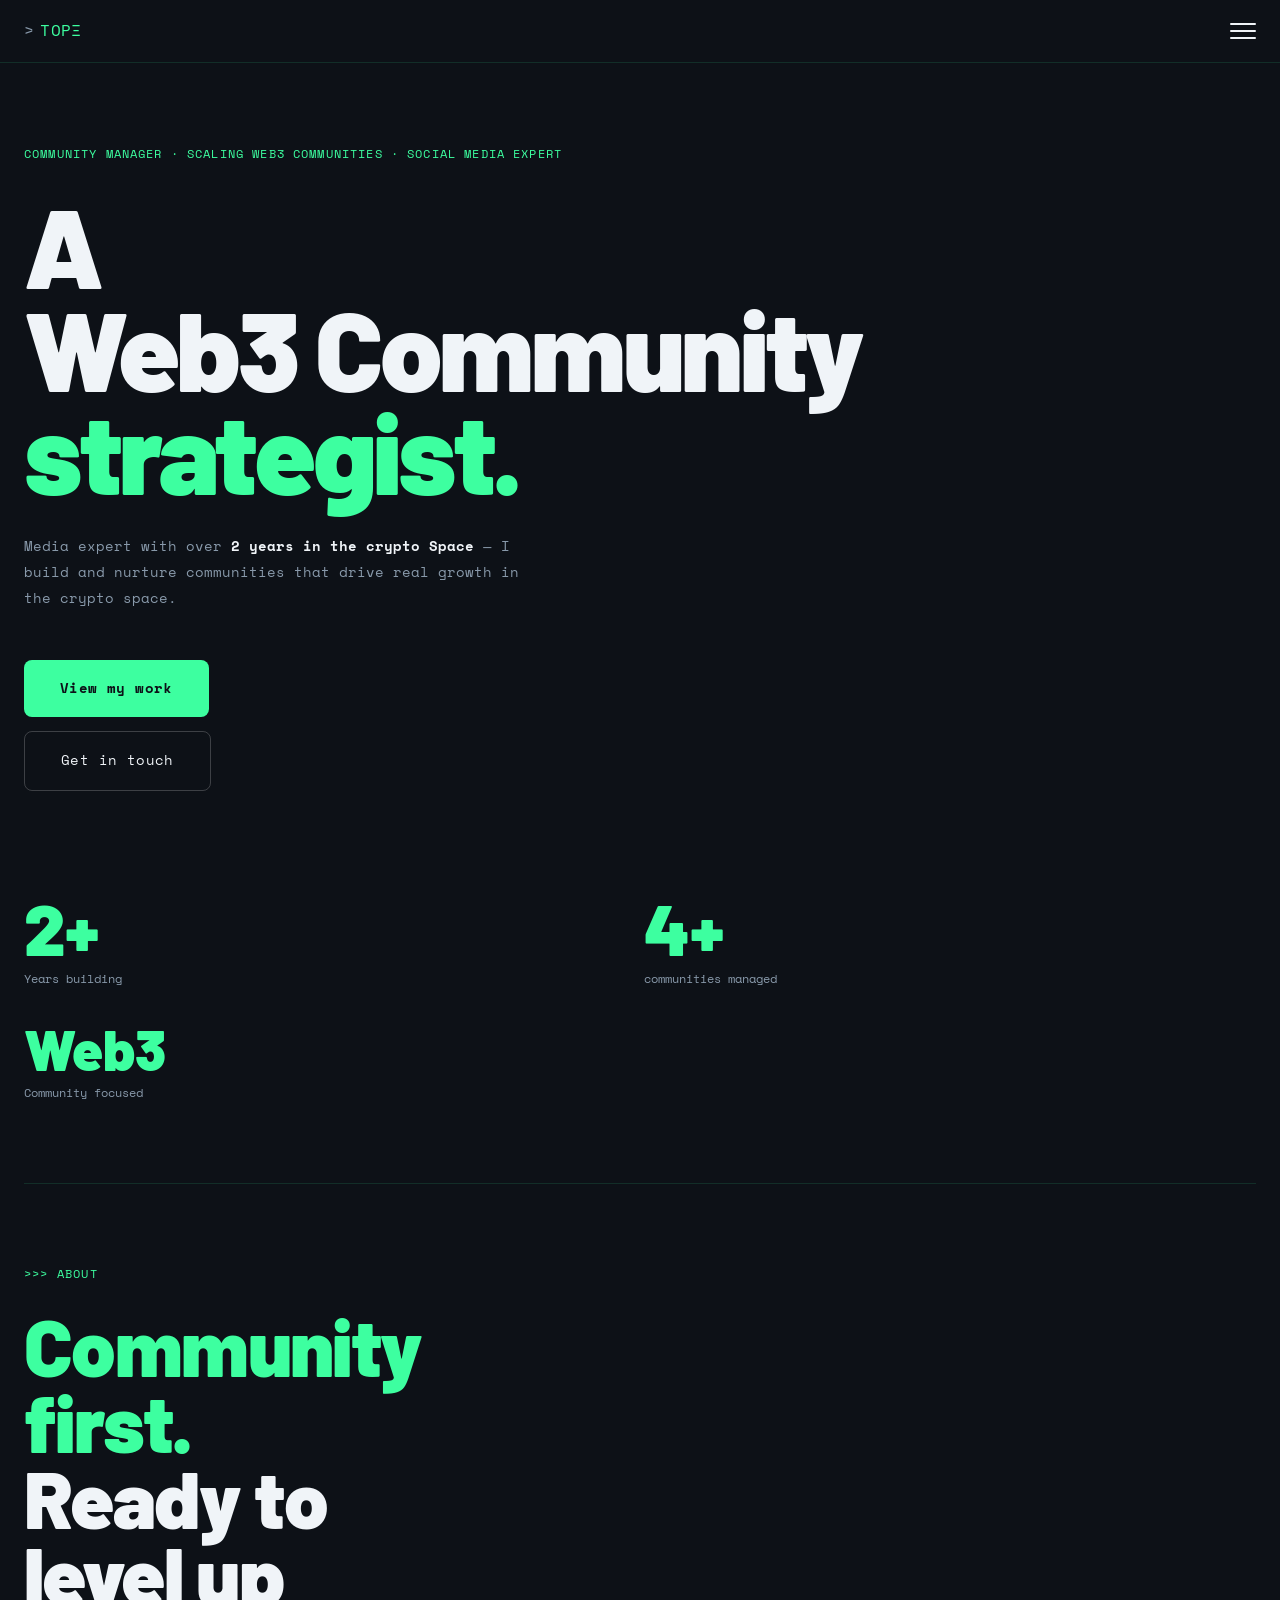
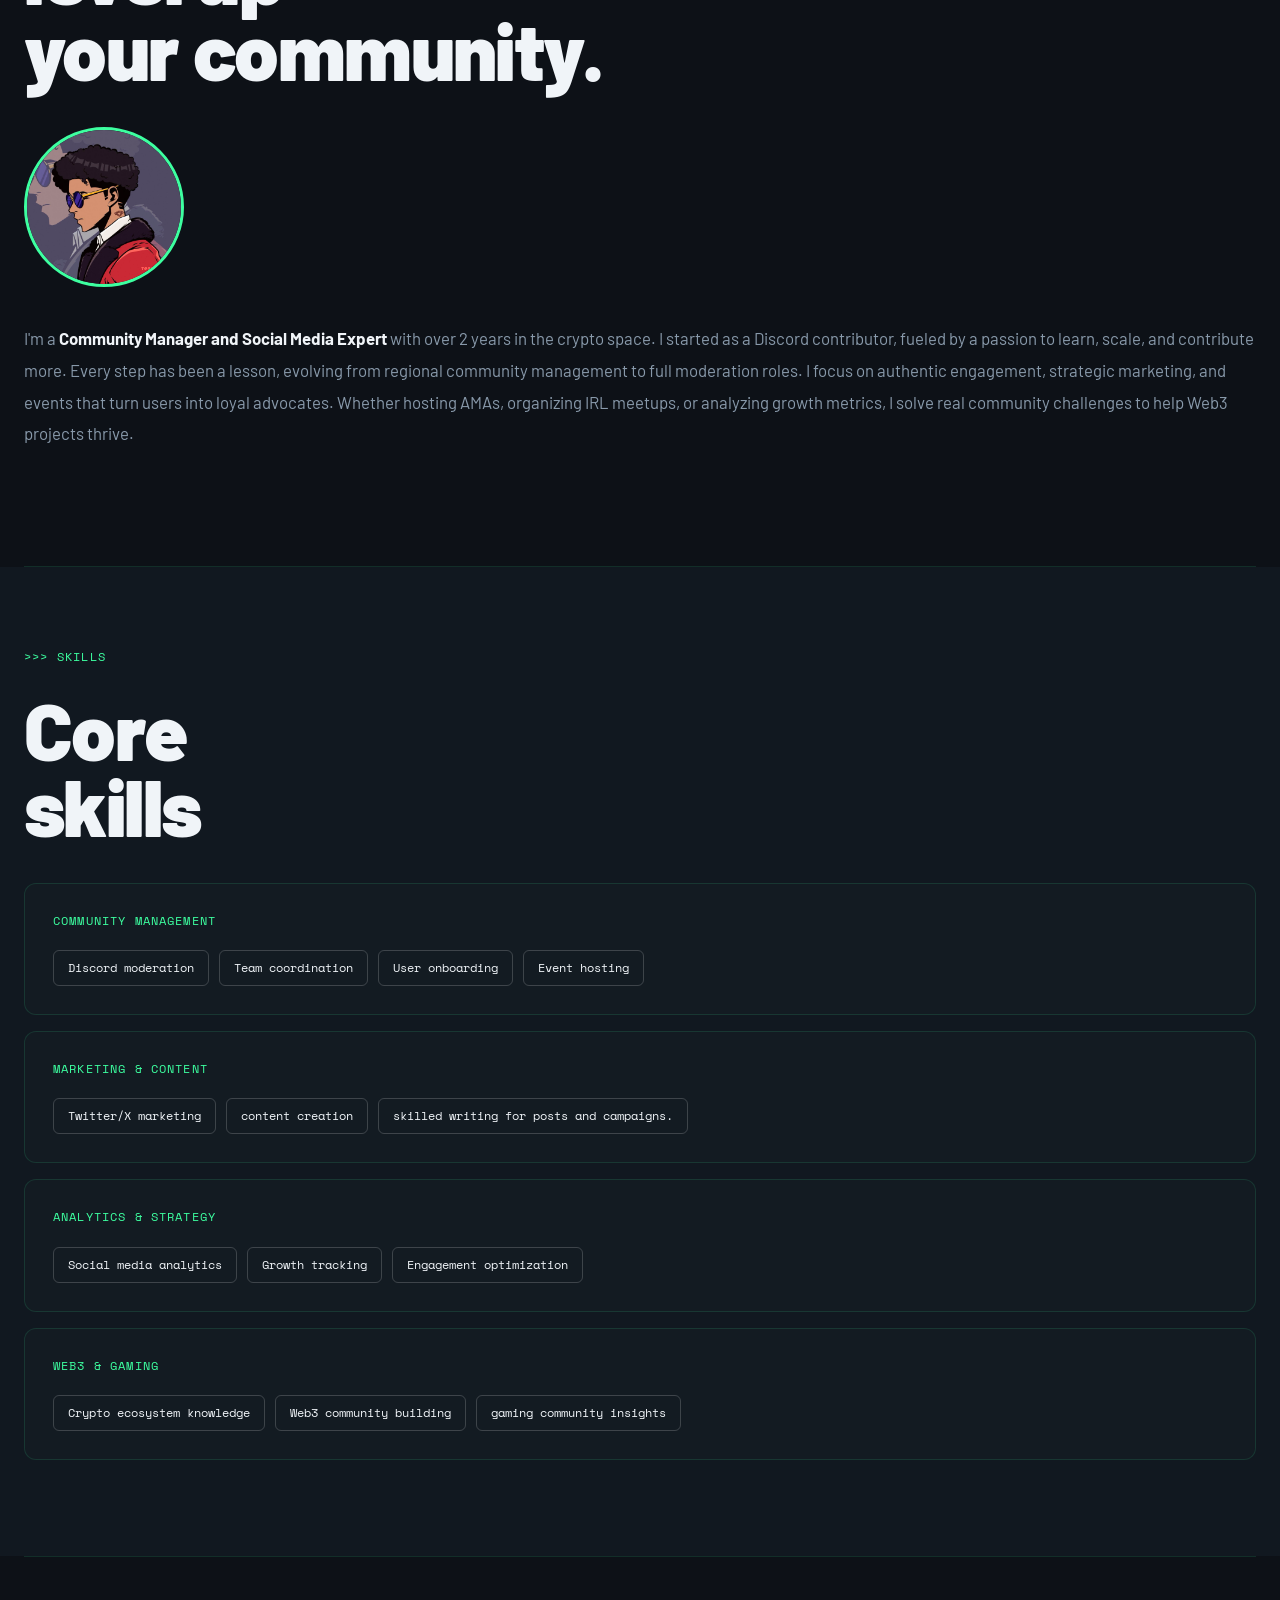
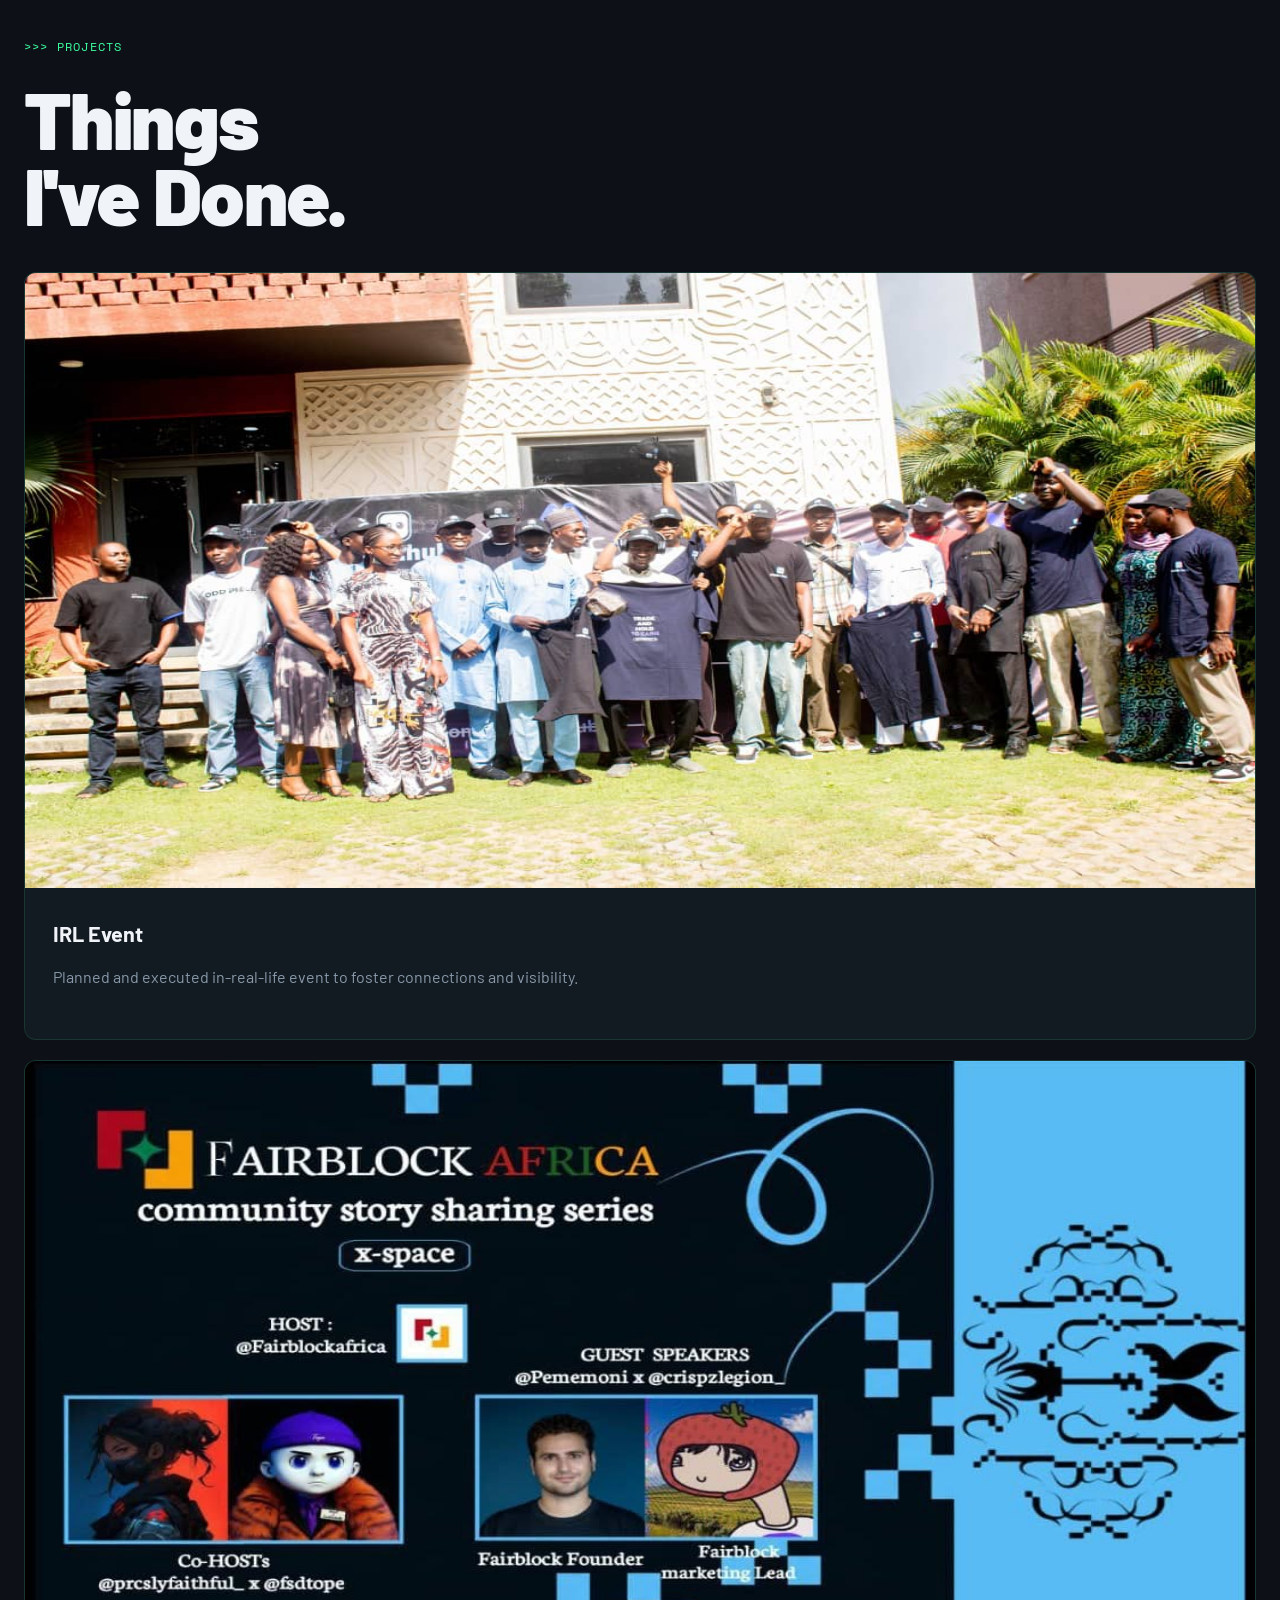
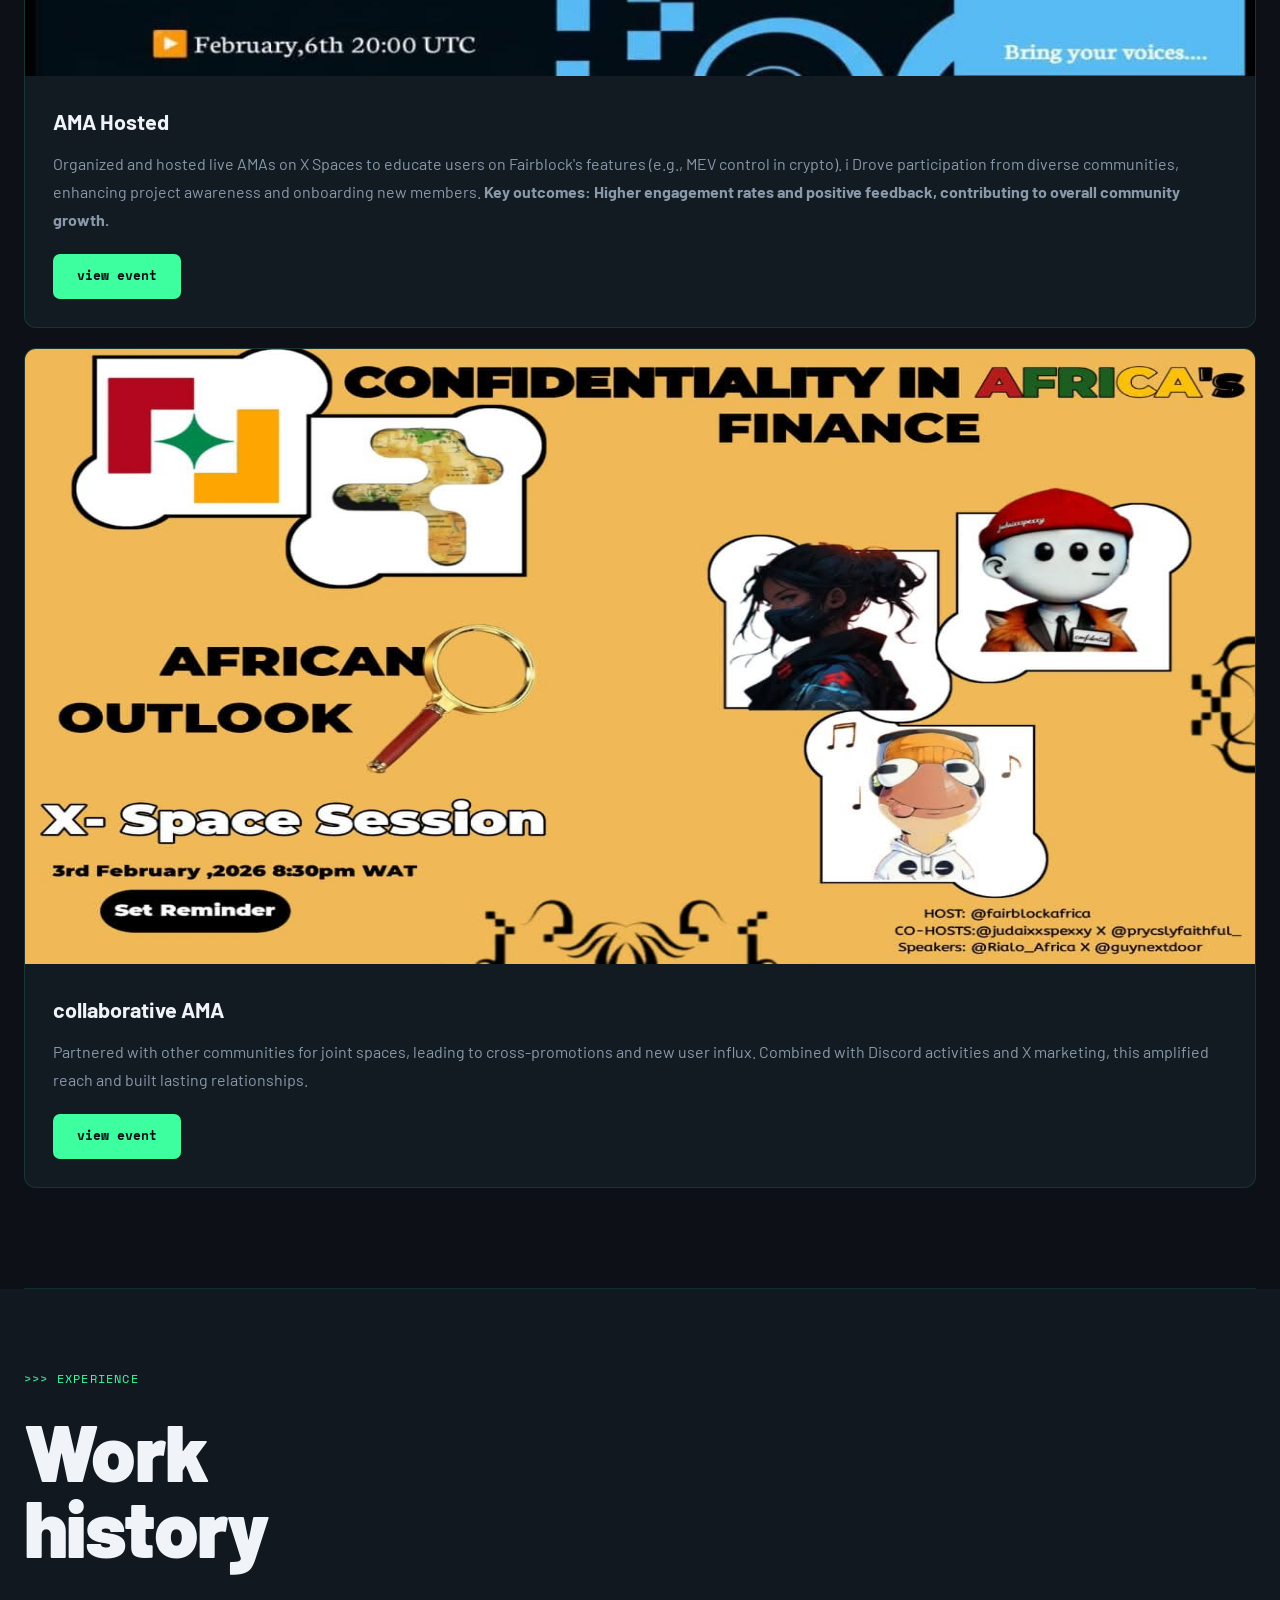
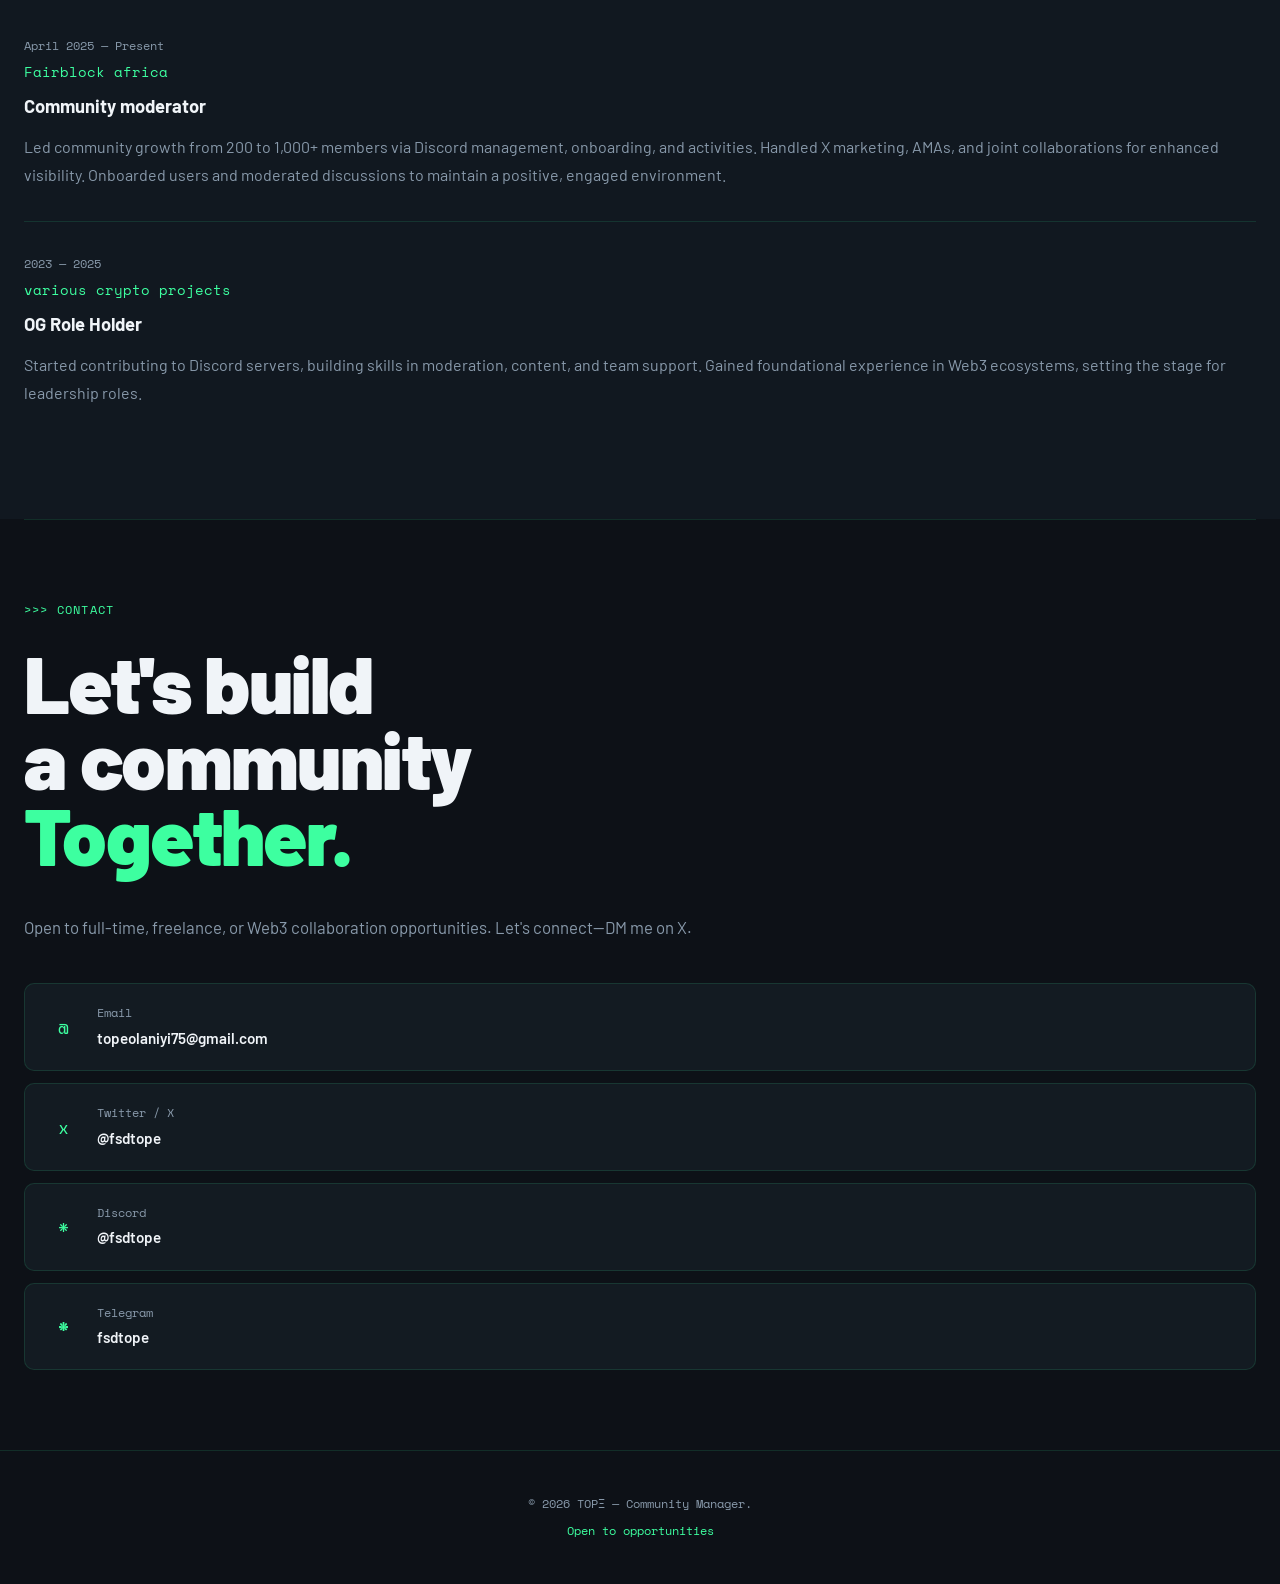
==== Tope-portfolio.html @ 6d278662 "Add files via upload" ====
<!DOCTYPE html>
<html lang="en">
<head>
  <meta charset="UTF-8" />
  <meta name="viewport" content="width=device-width, initial-scale=1.0" />
  <title>TOPΞ — Community Manager</title>
  <link href="https://fonts.googleapis.com/css2?family=Space+Mono:wght@400;700&family=Barlow:wght@400;500;600;700;800;900&display=swap" rel="stylesheet" />
  <link rel="stylesheet" href="tope.css">
</head>
<body>
  <!-- NAV -->
  <nav>
    <div class="nav-logo"><span>></span>TOPΞ</div>
    <div class="hamburger" onclick="openMenu()">
      <span></span><span></span><span></span>
    </div>
  </nav>

  <!-- MOBILE MENU -->
  <div class="mobile-menu" id="mobileMenu">
    <button class="close-btn" onclick="closeMenu()">✕</button>
    <a href="#about" onclick="closeMenu()">About</a>
    <a href="#skills" onclick="closeMenu()">Skills</a>
    <a href="#projects" onclick="closeMenu()">Projects</a>
    <a href="#experience" onclick="closeMenu()">Experience</a>
    <a href="#contact" onclick="closeMenu()">Contact</a>
  </div>

  <!-- HERO -->
  <section id="hero">
    <div class="hero-tags fade-up">COMMUNITY MANAGER · SCALING WEB3 COMMUNITIES · SOCIAL MEDIA EXPERT</div>
    <h1 class="hero-title fade-up">
      <span class="white">A<br>Web3 Community<br></span><span class="green">strategist.</span>
    </h1>
    <p class="hero-desc fade-up">
      Media expert with over  <strong>2 years in the crypto Space</strong> — I build and nurture communities that drive real growth in the crypto space.
    </p>
    <div class="btn-row fade-up">
      <a href="#projects" class="btn-primary">View my work</a>
      <a href="#contact" class="btn-secondary">Get in touch</a>
    </div>
  </section>

  <!-- STATS -->
  <div id="stats">
    <div class="stat reveal">
      <div class="stat-num">2+</div>
      <div class="stat-label">Years building</div>
    </div>
    <div class="stat reveal">
      <div class="stat-num">4+</div>
      <div class="stat-label">communities managed</div>
    </div>
    <div class="stat reveal" style="margin-top: 24px;">
      <div class="stat-num" style="font-size: clamp(2rem, 8vw, 3.5rem);">Web3</div>
      <div class="stat-label">Community focused</div>
    </div>
  </div>

  <div class="divider"></div>

  <!-- ABOUT -->
  <section id="about">
    <p class="section-label">ABOUT</p>
    <h2 class="section-title reveal"><span class="section-title-text">Community<br>first.<br></span>Ready to<br>level up<br>your community.</h2>

    <div class="avatar-wrap reveal">
      <!-- Anime avatar placeholder -->
      <div style="width:100%;height:100%;display:flex;align-items:center;justify-content:center;font-size:4rem;"><img src="Tope.jpg" alt=""></div>
    </div>

    <p class="about-body reveal">
      I'm a <strong>Community Manager and Social Media Expert </strong> with over 2 years in the crypto space. 
      I started as a Discord contributor, fueled by a passion to learn, scale, and contribute more. 
      Every step has been a lesson, evolving from regional community management to full moderation roles. 
      I focus on authentic engagement, strategic marketing, and events that turn users into loyal advocates. 
      Whether hosting AMAs, organizing IRL meetups, or analyzing growth metrics, 
      I solve real community challenges to help Web3 projects thrive.
    </p>

  </section>

  <div class="divider"></div>

  <!-- SKILLS -->
  <section id="skills">
    <p class="section-label">SKILLS</p>
    <h2 class="section-title reveal">Core<br>skills</h2>

    <div class="skill-card reveal">
      <p class="skill-card-title">COMMUNITY MANAGEMENT</p>
      <div class="tags-wrap">
        <span class="tag">Discord moderation</span>
        <span class="tag">Team coordination</span>
        <span class="tag">User onboarding</span>
        <span class="tag">Event hosting</span>
      </div>
    </div>

    <div class="skill-card reveal">
      <p class="skill-card-title">Marketing & Content</p>
      <div class="tags-wrap">
        <span class="tag">Twitter/X marketing</span>
        <span class="tag">content creation</span>
        <span class="tag">skilled writing for posts and campaigns.</span>
      </div>
    </div>

    <div class="skill-card reveal">
      <p class="skill-card-title">Analytics & Strategy</p>
      <div class="tags-wrap">
        <span class="tag">Social media analytics</span>
        <span class="tag">Growth tracking</span>
        <span class="tag">Engagement optimization</span>
      </div>
    </div>

    <div class="skill-card reveal">
      <p class="skill-card-title">Web3 & Gaming</p>
      <div class="tags-wrap">
        <span class="tag">Crypto ecosystem knowledge</span>
        <span class="tag">Web3 community building</span>
        <span class="tag">gaming community insights</span>
      </div>
    </div>
  </section>

  <div class="divider"></div>

  <!-- PROJECTS -->
  <section id="projects">
    <p class="section-label">PROJECTS</p>
    <h2 class="section-title reveal">Things<br>I've Done.</h2>

    <!-- Project 1: irl event -->
    <div class="project-card reveal">
      <div class="project-img irlevent">
        <img width="100%" height="100%" src="irlevent.jpg" alt="a real live event hosted">
      </div>
      <div class="project-inner">
        <h3 class="project-title">IRL Event</h3>
        <p class="project-desc">Planned and executed in-real-life event to foster connections and visibility.
        </p>
      
      </div>
      
    </div>

    <!-- Project 2: regular community AMA -->
    <div class="project-card reveal">
      <div class="project-img regularAma">
        <img width="100%" height="100%" src="regularAma.jpg" alt="" >
      </div>
      <div class="project-inner">
        <h3 class="project-title">AMA Hosted</h3>
        <p class="project-desc">Organized and hosted live AMAs on X Spaces to educate users on Fairblock's features (e.g., MEV control in crypto).
         i Drove participation from diverse communities, enhancing project awareness and onboarding new members.
         
         <strong>Key outcomes: Higher engagement rates and positive feedback, contributing to overall community growth.</strong></p>
        <div class="project-links">
          <a href="https://x.com/fairblockafrica/status/2008630749876937105?s=46" class="proj-btn-primary">view event</a>
        </div>
      </div>
    </div>

    <!-- Project 3: collaborative AMA -->
    <div class="project-card reveal">
      <div class="project-img collaborativeAma">
        <img width="100%" height="100%"  src="collaborativeImage.jpg" alt="a collaborative twitter space image between fairblock and rialo.">
      </div>
      <div class="project-inner">
        <h3 class="project-title">collaborative AMA</h3>
        <p class="project-desc">Partnered with other communities for joint spaces, leading to cross-promotions and new user influx.
        Combined with Discord activities and X marketing, this amplified reach and built lasting relationships.</p>
        
        <div class="project-links">
          <a href="https://x.com/fairblockafrica/status/2018769903247884772?s=46" class="proj-btn-primary">view event</a>
        </div>
      </div>
    </div>

  </section>

  <div class="divider"></div>

  <!-- EXPERIENCE -->
  <section id="experience">
    <p class="section-label">EXPERIENCE</p>
    <h2 class="section-title reveal">Work<br>history</h2>

    <div class="exp-item reveal">
      <p class="exp-date">April 2025 — Present</p>
      <p class="exp-company">Fairblock africa</p>
      <h3 class="exp-role">Community moderator</h3>
      <p class="exp-desc">Led community growth from 200 to 1,000+ members via Discord management, onboarding, and activities.
      Handled X marketing, AMAs, and joint collaborations for enhanced visibility.
      Onboarded users and moderated discussions to maintain a positive, engaged environment.</p>
    </div>

    <div class="exp-item reveal">
      <p class="exp-date">2023 — 2025</p>
      <p class="exp-company">various crypto projects</p>
      <h3 class="exp-role">OG Role Holder</h3>
      <p class="exp-desc">Started contributing to Discord servers, building skills in moderation, content, and team support.
      Gained foundational experience in Web3 ecosystems, setting the stage for leadership roles.</p>
    </div>
  </section>

  <div class="divider"></div>

  <!-- CONTACT -->
  <section id="contact">
    <p class="section-label">CONTACT</p>
    <h2 class="section-title reveal">
      <span style="color:var(--white)">Let's build<br>a community<br></span><span style="color:var(--green)">Together.</span>
    </h2>
    <p class="about-body reveal">Open to full-time, freelance, or Web3 collaboration opportunities. Let's connect—DM me on X.</p>

    <div class="contact-links">
      <a href="mailto:topeolaniyi75@gmail.com" class="contact-card reveal">
        <div class="contact-icon">@</div>
        <div class="contact-info">
          <div class="contact-type">Email</div>
          <div class="contact-value">topeolaniyi75@gmail.com</div>
        </div>
      </a>

      <a href="https://twitter.com/fsdtope" class="contact-card reveal">
        <div class="contact-icon">x</div>
        <div class="contact-info">
          <div class="contact-type">Twitter / X</div>
          <div class="contact-value">@fsdtope</div>
        </div>
      </a>

      <a href="https://discord.com/users/" class="contact-card reveal">
        <div class="contact-icon">*</div>
        <div class="contact-info">
          <div class="contact-type">Discord</div>
          <div class="contact-value">@fsdtope</div>
        </div>
      </a>

      <a href="#" target="_blank" class="contact-card reveal">
        <div class="contact-icon"><strong>*</strong></div>
        <div class="contact-info">
          <div class="contact-type">Telegram</div>
          <div class="contact-value">fsdtope</div>
        </div>
      </a>
    </div>
  </section>

  <!-- FOOTER -->
  <footer>
    <div>© 2026 TOPΞ — Community Manager.</div>
    <div class="green">Open to opportunities</div>
  </footer>

  <script>
    function openMenu() { document.getElementById('mobileMenu').classList.add('open'); }
    function closeMenu() { document.getElementById('mobileMenu').classList.remove('open'); }

    // Scroll reveal
    const observer = new IntersectionObserver((entries) => {
      entries.forEach(e => { if (e.isIntersecting) { e.target.classList.add('visible'); } });
    }, { threshold: 0.1 });

    document.querySelectorAll('.reveal').forEach(el => observer.observe(el));
  </script>
</body>
</html>
---- tope.css ----
:root {
      --bg: #0d1117;
      --bg2: #111820;
      --bg3: #161e26;
      --green: #3dffa0;
      --green-dark: #2ecc78;
      --white: #f0f4f8;
      --gray: #8899aa;
      --border: rgba(61,255,160,0.12);
      --card: #131b22;
    }

    *, *::before, *::after { box-sizing: border-box; margin: 0; padding: 0; }

    html { scroll-behavior: smooth; }

    body {
      background: var(--bg);
      color: var(--white);
      font-family: 'Barlow', sans-serif;
      font-size: 16px;
      line-height: 1.6;
      overflow-x: hidden;
    }

    /* ── NAV ── */
    nav {
      position: sticky;
      top: 0;
      z-index: 100;
      display: flex;
      align-items: center;
      justify-content: space-between;
      padding: 18px 24px;
      background: var(--bg);
      border-bottom: 1px solid var(--border);
    }

    .nav-logo {
      font-family: 'Space Mono', monospace;
      font-size: 1rem;
      color: var(--green);
      letter-spacing: 0.02em;
    }

    .nav-logo span { color: var(--gray); margin-right: 6px; }

    .hamburger {
      display: flex;
      flex-direction: column;
      gap: 5px;
      cursor: pointer;
    }
    .hamburger span {
      display: block;
      width: 26px;
      height: 2px;
      background: var(--white);
      border-radius: 2px;
      transition: 0.3s;
    }

    /* ── MOBILE MENU ── */
    .mobile-menu {
      display: none;
      position: fixed;
      inset: 0;
      background: var(--bg);
      z-index: 200;
      flex-direction: column;
      align-items: center;
      justify-content: center;
      gap: 32px;
    }
    .mobile-menu.open { display: flex; }
    .mobile-menu a {
      font-family: 'Barlow', sans-serif;
      font-size: 2rem;
      font-weight: 800;
      color: var(--white);
      text-decoration: none;
      text-transform: uppercase;
      letter-spacing: 0.05em;
    }
    .mobile-menu a:hover { color: var(--green); }
    .close-btn {
      position: absolute;
      top: 20px;
      right: 24px;
      font-size: 2rem;
      color: var(--white);
      cursor: pointer;
      background: none;
      border: none;
    }

    /* ── SECTIONS ── */
    section { padding: 80px 24px; }

    .section-label {
      font-family: 'Space Mono', monospace;
      font-size: 0.75rem;
      color: var(--green);
      letter-spacing: 0.1em;
      text-transform: uppercase;
      margin-bottom: 24px;
    }
    .section-label::before { content: '>>> '; }

    .section-title {
      font-family: 'Barlow', sans-serif;
      font-size: clamp(3.2rem, 12vw, 5rem);
      font-weight: 900;
      line-height: 0.95;
      letter-spacing: -0.02em;
      margin-bottom: 40px;
    }

    .section-title-text{
        color: var(--green);
    }

    /* ── HERO ── */
    #hero {
      padding: 60px 24px 80px;
      min-height: 92vh;
      display: flex;
      flex-direction: column;
      justify-content: center;
    }

    .hero-tags {
      font-family: 'Space Mono', monospace;
      font-size: 0.72rem;
      color: var(--green);
      letter-spacing: 0.1em;
      text-transform: uppercase;
      margin-bottom: 28px;
      line-height: 2;
    }

    .hero-title {
      font-size: clamp(3.8rem, 15vw, 7rem);
      font-weight: 900;
      line-height: 0.92;
      letter-spacing: -0.03em;
      margin-bottom: 32px;
    }

    .hero-title .white { color: var(--white); }
    .hero-title .green { color: var(--green); }

    .hero-desc {
      font-family: 'Space Mono', monospace;
      font-size: 0.85rem;
      color: var(--gray);
      line-height: 1.9;
      margin-bottom: 48px;
      max-width: 520px;
    }

    .hero-desc strong { color: var(--white); }

    .btn-row { display: flex; flex-direction: column; gap: 14px; align-items: flex-start; }

    .btn-primary {
      display: inline-block;
      font-family: 'Space Mono', monospace;
      font-size: 0.85rem;
      background: var(--green);
      color: var(--bg);
      padding: 18px 36px;
      border-radius: 8px;
      text-decoration: none;
      font-weight: 700;
      letter-spacing: 0.03em;
      transition: background 0.2s, transform 0.2s;
    }
    .btn-primary:hover { background: var(--green-dark); transform: translateY(-2px); }

    .btn-secondary {
      display: inline-block;
      font-family: 'Space Mono', monospace;
      font-size: 0.85rem;
      background: transparent;
      color: var(--white);
      padding: 18px 36px;
      border-radius: 8px;
      text-decoration: none;
      font-weight: 400;
      letter-spacing: 0.03em;
      border: 1px solid rgba(255,255,255,0.2);
      transition: border-color 0.2s, transform 0.2s;
    }
    .btn-secondary:hover { border-color: var(--green); transform: translateY(-2px); }

    /* ── STATS ── */
    #stats {
      padding: 0 24px 80px;
      display: grid;
      grid-template-columns: 1fr 1fr;
      gap: 8px;
    }

    .stat {
      padding: 0;
    }

    .stat-num {
      font-size: clamp(3rem, 12vw, 4.5rem);
      font-weight: 900;
      color: var(--green);
      line-height: 1;
      margin-bottom: 6px;
    }

    .stat-label {
      font-family: 'Space Mono', monospace;
      font-size: 0.78rem;
      color: var(--gray);
    }

    /* ── DIVIDER ── */
    .divider { height: 1px; background: var(--border); margin: 0 24px; }

    /* ── ABOUT ── */
    #about { padding-top: 80px; }

    .avatar-wrap {
      width: 160px;
      height: 160px;
      border-radius: 50%;
      border: 3px solid var(--green);
      overflow: hidden;
      margin-bottom: 36px;
      background: var(--bg3);
      display: flex;
      align-items: center;
      justify-content: center;
      font-size: 4rem;
    }

    .avatar-wrap img { width: 100%; height: 100%; object-fit: cover; }

    .about-body {
      font-size: 1.05rem;
      color: var(--gray);
      line-height: 1.9;
      margin-bottom: 36px;
    }
    .about-body strong { color: var(--white); }

    .focused-label {
      font-family: 'Space Mono', monospace;
      font-size: 0.82rem;
      color: var(--gray);
      margin-bottom: 16px;
    }

    .focus-list {
      list-style: none;
      display: flex;
      flex-direction: column;
      gap: 10px;
    }

    .focus-list li {
      font-family: 'Space Mono', monospace;
      font-size: 0.82rem;
      color: var(--gray);
    }

    .focus-list li::before { content: '-> '; color: var(--gray); }

    /* ── SKILLS ── */
    #skills { background: var(--bg2); }

    .skill-card {
      background: var(--card);
      border: 1px solid var(--border);
      border-radius: 12px;
      padding: 28px;
      margin-bottom: 16px;
    }

    .skill-card-title {
      font-family: 'Space Mono', monospace;
      font-size: 0.72rem;
      color: var(--green);
      letter-spacing: 0.1em;
      text-transform: uppercase;
      margin-bottom: 20px;
    }

    .tags-wrap { display: flex; flex-wrap: wrap; gap: 10px; }

    .tag {
      font-family: 'Space Mono', monospace;
      font-size: 0.78rem;
      color: var(--white);
      border: 1px solid rgba(255,255,255,0.18);
      border-radius: 6px;
      padding: 7px 14px;
    }

    /* ── PROJECTS ── */

    .project-card {
      background: var(--card);
      border: 1px solid var(--border);
      border-radius: 12px;
      margin-bottom: 20px;
      overflow: hidden;
    }

    .project-img {
      width: 100%;
      aspect-ratio: 16/8;
      background: var(--bg3);
      display: flex;
      align-items: center;
      justify-content: center;
      position: relative;
      overflow: hidden;
    }

    .project-img-placeholder {
      font-size: 3rem;
      opacity: 0.3;
    }

    .project-inner { padding: 28px; }

    .project-title {
      font-size: 1.35rem;
      font-weight: 700;
      margin-bottom: 12px;
      color: var(--white);
    }

    .project-desc {
      font-size: 1rem;
      color: var(--gray);
      line-height: 1.75;
      margin-bottom: 20px;
    }

    .project-tags { display: flex; flex-wrap: wrap; gap: 8px; margin-bottom: 24px; }

    .project-tag {
      font-family: 'Space Mono', monospace;
      font-size: 0.72rem;
      color: var(--green);
      border: 1px solid var(--green);
      border-radius: 5px;
      padding: 5px 12px;
    }

    .project-links { display: flex; gap: 12px; flex-wrap: wrap; }

    .proj-btn-primary {
      font-family: 'Space Mono', monospace;
      font-size: 0.8rem;
      background: var(--green);
      color: var(--bg);
      padding: 12px 24px;
      border-radius: 7px;
      text-decoration: none;
      font-weight: 700;
      transition: background 0.2s;
    }
    .proj-btn-primary:hover { background: var(--green-dark); }

    .proj-btn-secondary {
      font-family: 'Space Mono', monospace;
      font-size: 0.8rem;
      background: transparent;
      color: var(--white);
      padding: 12px 24px;
      border-radius: 7px;
      text-decoration: none;
      border: 1px solid rgba(255,255,255,0.2);
      transition: border-color 0.2s;
    }
    .proj-btn-secondary:hover { border-color: var(--green); }

    /* ── EXPERIENCE ── */
    #experience { background: var(--bg2); }

    .exp-item {
      padding: 32px 0;
      border-bottom: 1px solid var(--border);
    }
    .exp-item:last-child { border-bottom: none; }

    .exp-date {
      font-family: 'Space Mono', monospace;
      font-size: 0.78rem;
      color: var(--gray);
      margin-bottom: 6px;
    }

    .exp-company {
      font-family: 'Space Mono', monospace;
      font-size: 0.85rem;
      color: var(--green);
      margin-bottom: 8px;
    }

    .exp-role {
      font-size: 1.15rem;
      font-weight: 700;
      color: var(--white);
      margin-bottom: 12px;
    }

    .exp-desc {
      font-size: 1rem;
      color: var(--gray);
      line-height: 1.75;
    }

    /* ── CONTACT ── */

    .contact-links { display: flex; flex-direction: column; gap: 12px; margin-top: 40px; }

    .contact-card {
      display: flex;
      align-items: center;
      gap: 20px;
      background: var(--card);
      border: 1px solid var(--border);
      border-radius: 10px;
      padding: 20px 24px;
      text-decoration: none;
      transition: border-color 0.2s, transform 0.2s;
    }
    .contact-card:hover { border-color: var(--green); transform: translateX(4px); }

    .contact-icon {
      font-family: 'Space Mono', monospace;
      font-size: 1.1rem;
      color: var(--green);
      width: 28px;
      text-align: center;
      flex-shrink: 0;
    }

    .contact-type {
      font-family: 'Space Mono', monospace;
      font-size: 0.72rem;
      color: var(--gray);
      margin-bottom: 3px;
    }

    .contact-value {
      font-size: 0.95rem;
      font-weight: 600;
      color: var(--white);
    }

    /* ── FOOTER ── */
    footer {
      text-align: center;
      padding: 40px 24px;
      border-top: 1px solid var(--border);
      font-family: 'Space Mono', monospace;
      font-size: 0.75rem;
      color: var(--gray);
      line-height: 2.2;
    }

    footer .green { color: var(--green); }

    /* ── ANIMATIONS ── */
    @keyframes fadeUp {
      from { opacity: 0; transform: translateY(30px); }
      to { opacity: 1; transform: translateY(0); }
    }

    .fade-up {
      animation: fadeUp 0.7s ease both;
    }

    .fade-up:nth-child(1) { animation-delay: 0.1s; }
    .fade-up:nth-child(2) { animation-delay: 0.2s; }
    .fade-up:nth-child(3) { animation-delay: 0.3s; }
    .fade-up:nth-child(4) { animation-delay: 0.4s; }

    /* Scroll reveal */
    .reveal {
      opacity: 0;
      transform: translateY(24px);
      transition: opacity 0.6s ease, transform 0.6s ease;
    }
    .reveal.visible {
      opacity: 1;
      transform: translateY(0);
    }

    /* irl event mock */
    .irlevent-mock {
      background: #fff;
      border-radius: 10px;
      width: 200px;
      padding: 16px;
      color: #111;
      font-size: 0.65rem;
      font-family: 'Space Mono', monospace;
    }
    .irlevent-mock-header { color: #2563eb; font-weight: 700; font-size: 0.7rem; margin-bottom: 8px; }
    .irlevent-mock-balance { font-size: 1.1rem; font-weight: 700; color: #111; }
    .irlevent-mock-label { color: #666; font-size: 0.6rem; }

    /* regularAma mock */
    .regularAma-mock {
      background: #111;
      border-radius: 10px;
      width: 220px;
      padding: 20px;
      text-align: center;
    }
    .regularAma-mock-title { font-size: 0.72rem; color: #fff; font-weight: 700; margin-bottom: 8px; font-family: 'Space Mono', monospace; }
    .regularAma-badge { background: #e55; color: #fff; font-size: 0.58rem; padding: 3px 10px; border-radius: 4px; display: inline-block; margin-bottom: 8px; font-family: 'Space Mono', monospace; }
    .regularAma-sub { font-size: 0.58rem; color: #666; font-family: 'Space Mono', monospace; }
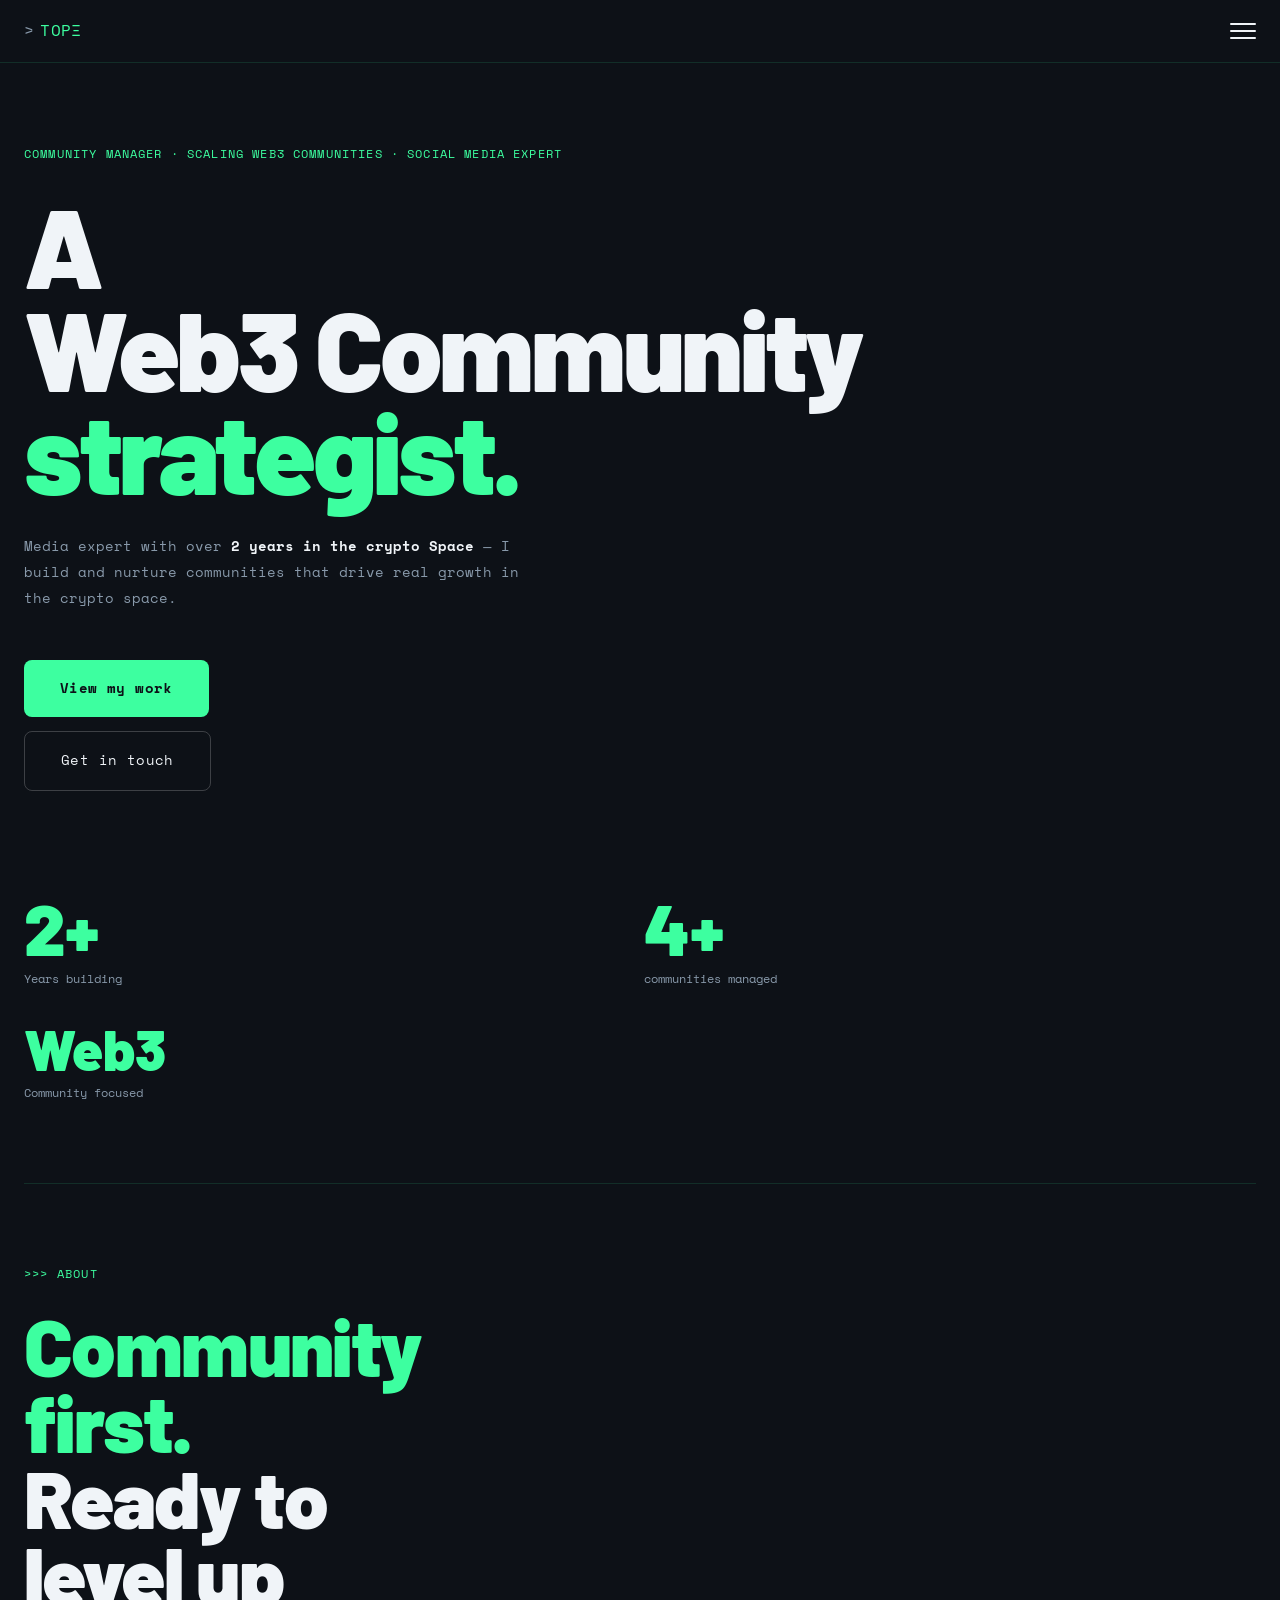
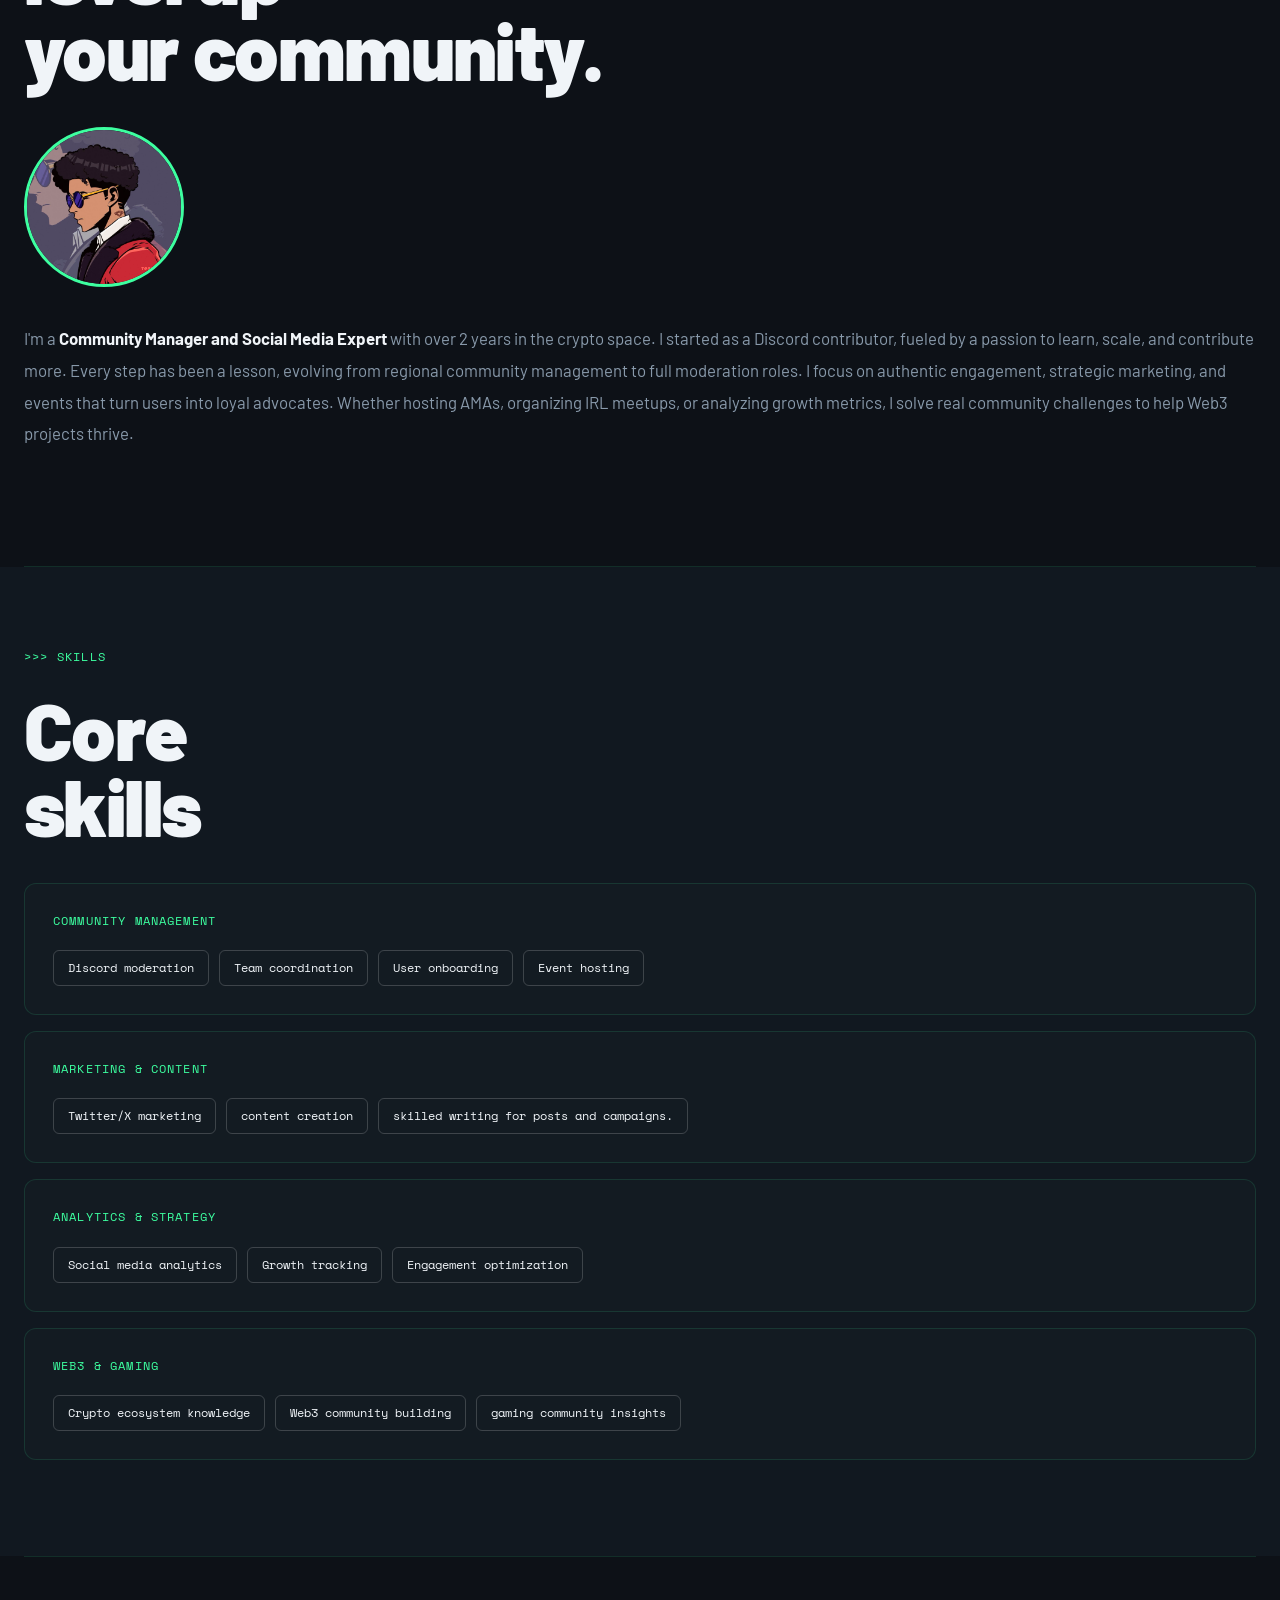
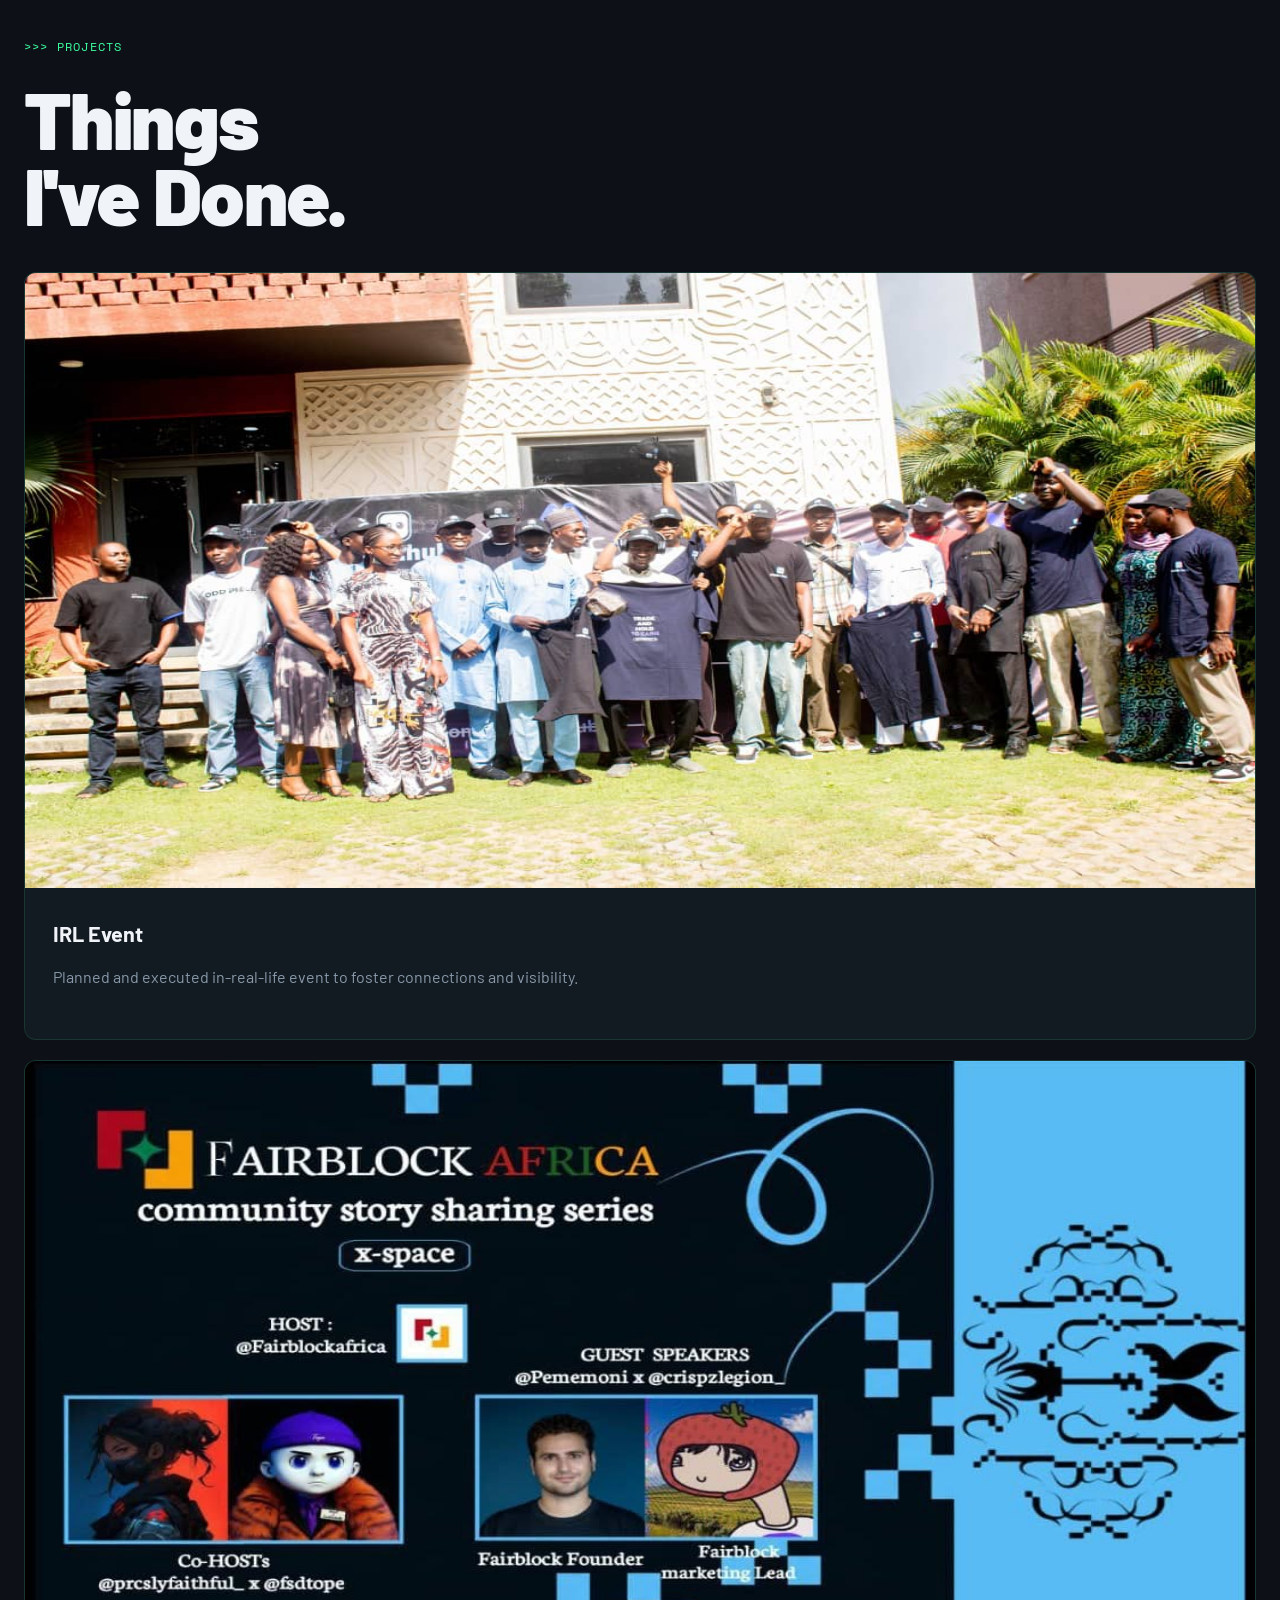
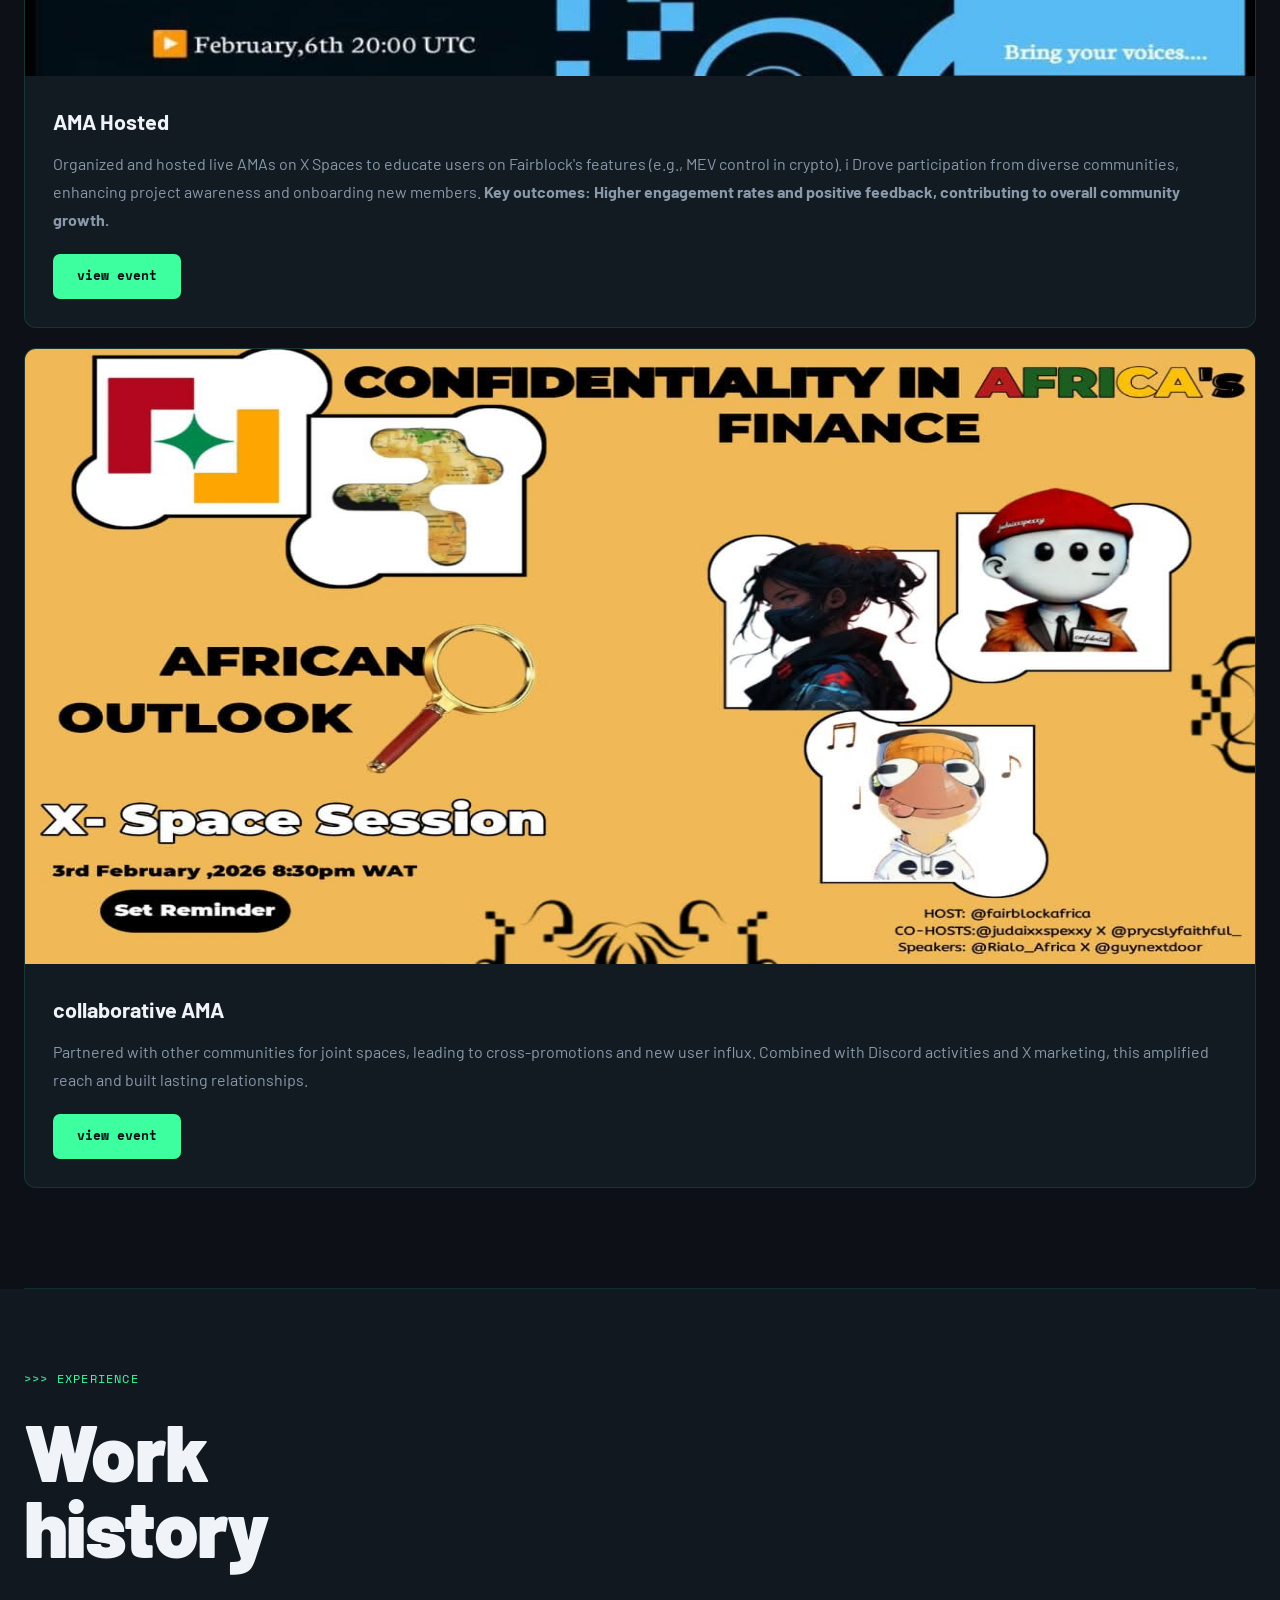
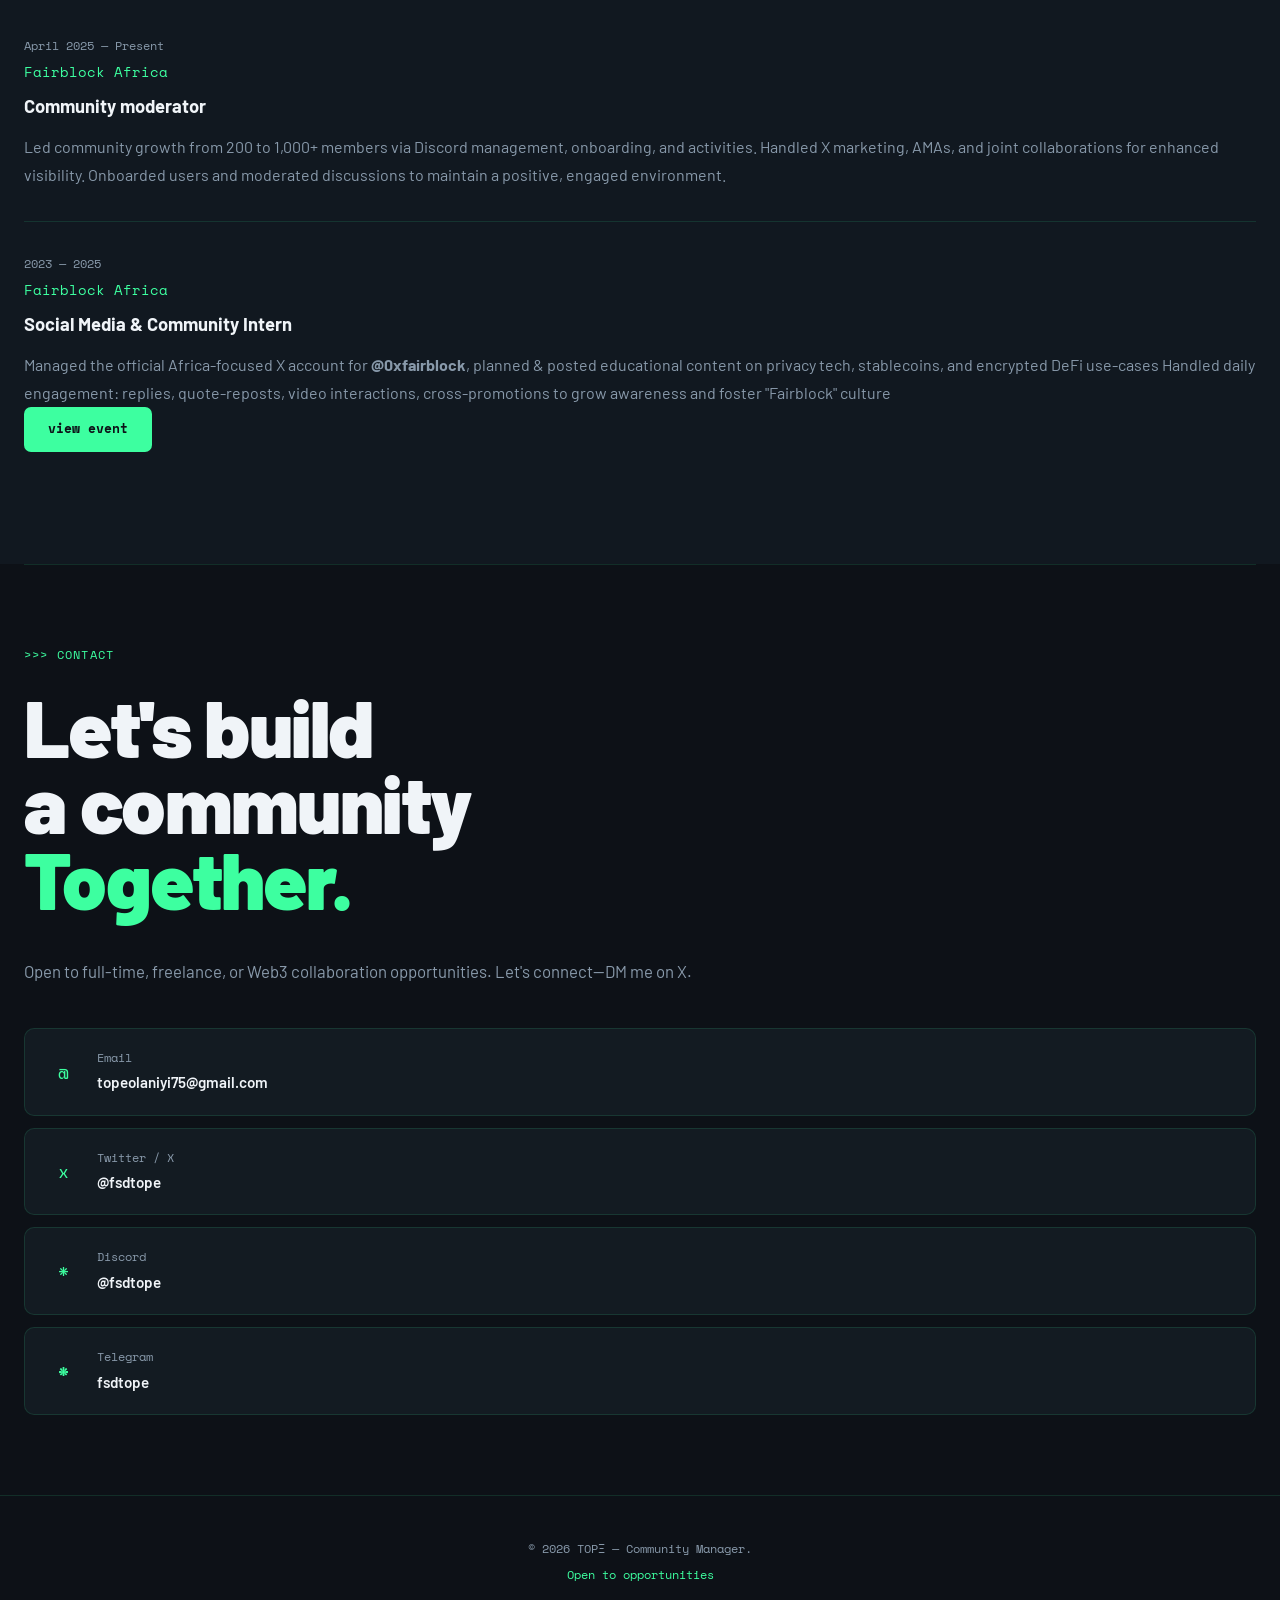
==== commit f0b78a0b: "Add files via upload" ====
--- a/Tope-portfolio.html
+++ b/Tope-portfolio.html
@@ -190,7 +190,7 @@
 
     <div class="exp-item reveal">
       <p class="exp-date">April 2025 — Present</p>
-      <p class="exp-company">Fairblock africa</p>
+      <p class="exp-company">Fairblock Africa</p>
       <h3 class="exp-role">Community moderator</h3>
       <p class="exp-desc">Led community growth from 200 to 1,000+ members via Discord management, onboarding, and activities.
       Handled X marketing, AMAs, and joint collaborations for enhanced visibility.
@@ -199,14 +199,19 @@
 
     <div class="exp-item reveal">
       <p class="exp-date">2023 — 2025</p>
-      <p class="exp-company">various crypto projects</p>
-      <h3 class="exp-role">OG Role Holder</h3>
-      <p class="exp-desc">Started contributing to Discord servers, building skills in moderation, content, and team support.
-      Gained foundational experience in Web3 ecosystems, setting the stage for leadership roles.</p>
-    </div>
-  </section>
-
-  <div class="divider"></div>
+      <p class="exp-company">Fairblock Africa</p>
+      <h3 class="exp-role">Social Media & Community Intern </h3>
+      <p class="exp-desc">Managed the official Africa-focused X account for <strong>@0xfairblock</strong>, planned & posted educational content on privacy tech, stablecoins, and encrypted DeFi use-cases
+        Handled daily engagement: replies, quote-reposts, video interactions, 
+        cross-promotions to grow awareness and foster "Fairblock" culture</p>
+      
+      <div class="project-links OG">
+          <a href="https://x.com/fairblockafrica?s=21" class="proj-btn-primary">view event</a>
+        </div>
+    </div>
+  </section>
+
+  <div class="divider OG"></div>
 
   <!-- CONTACT -->
   <section id="contact">
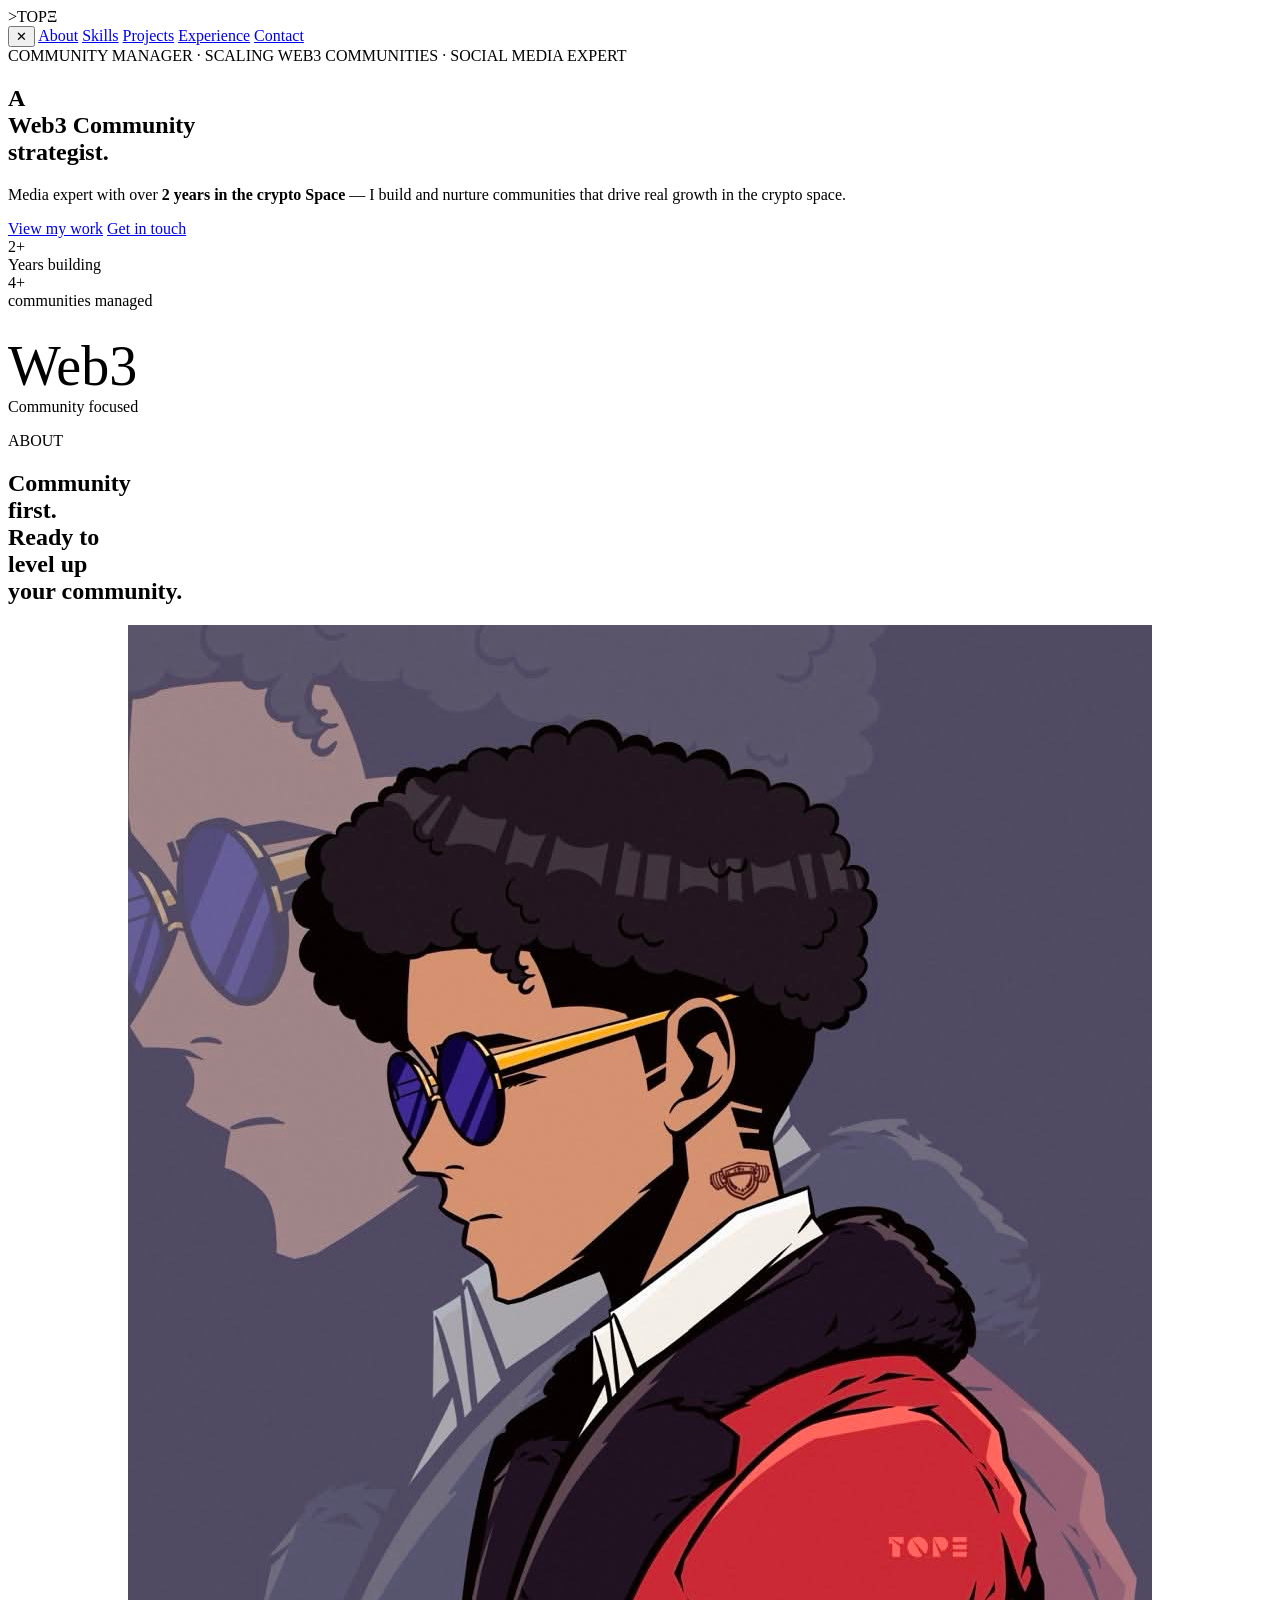
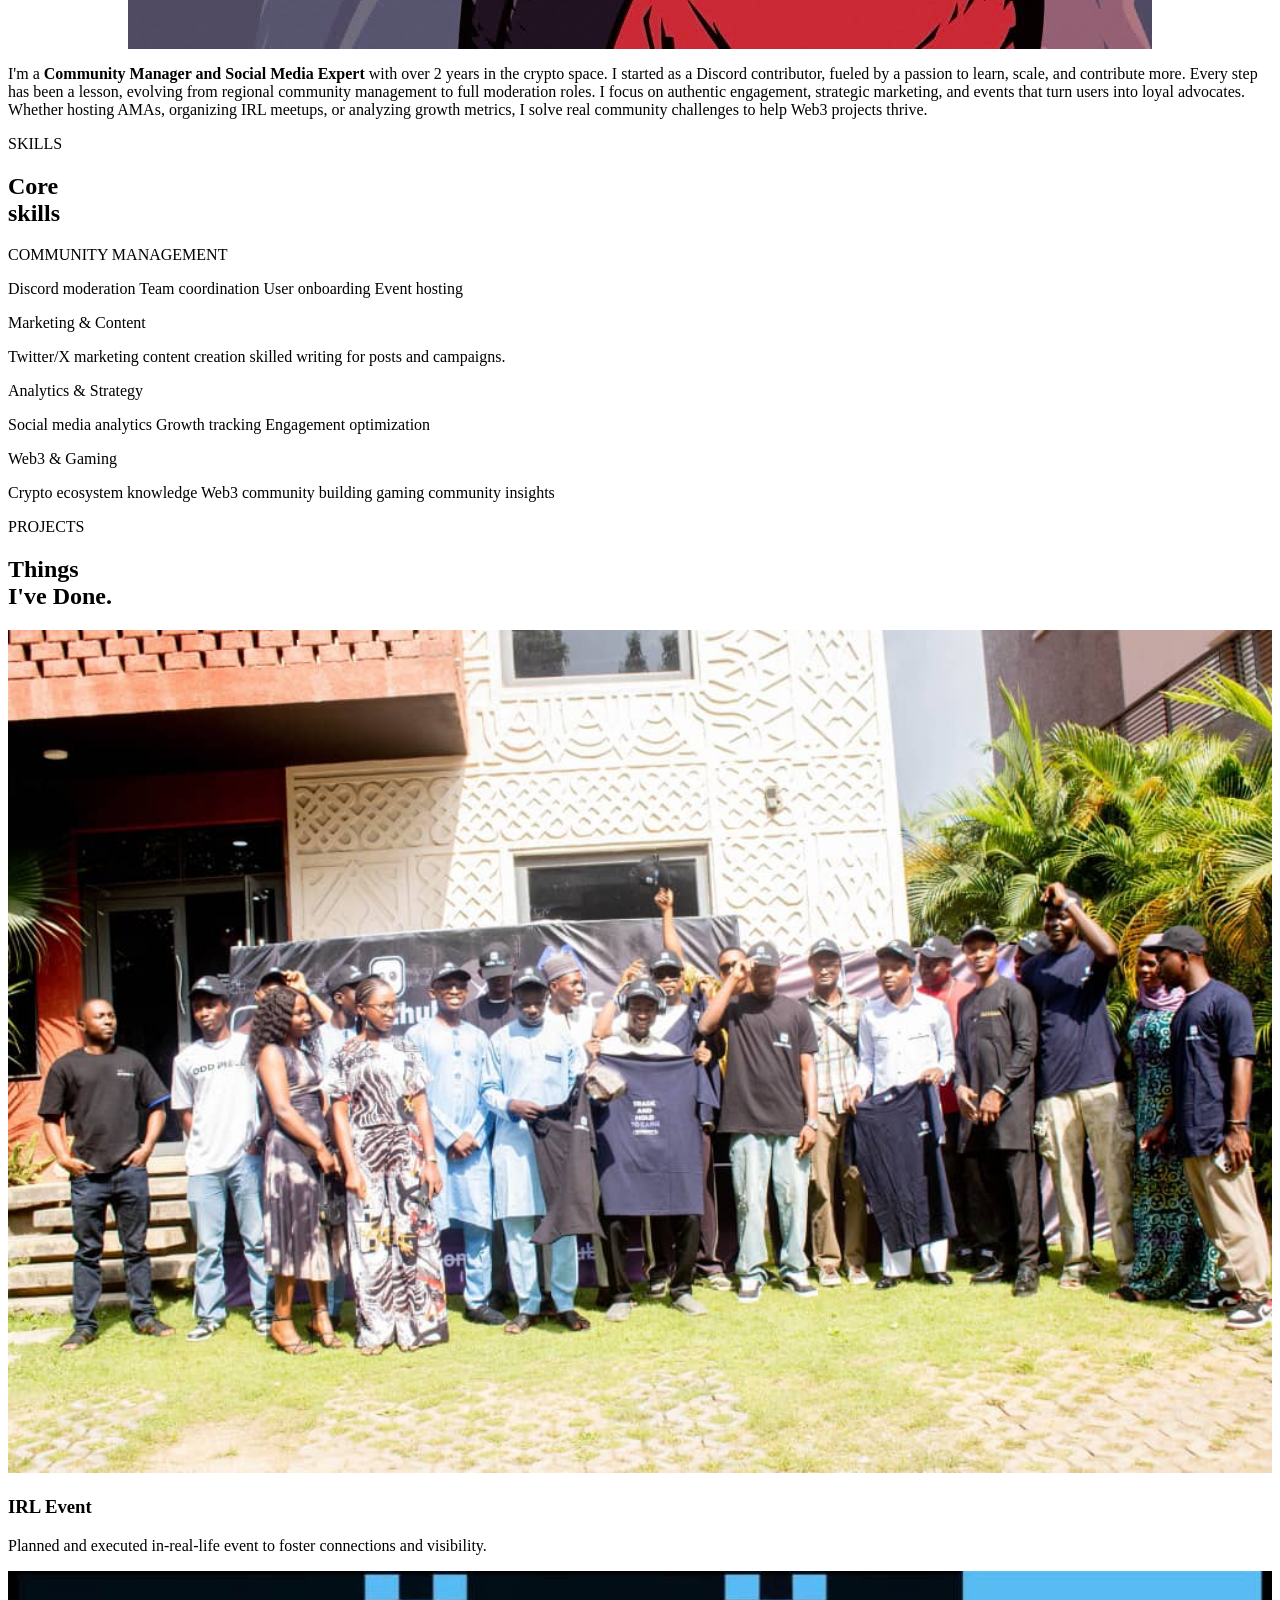
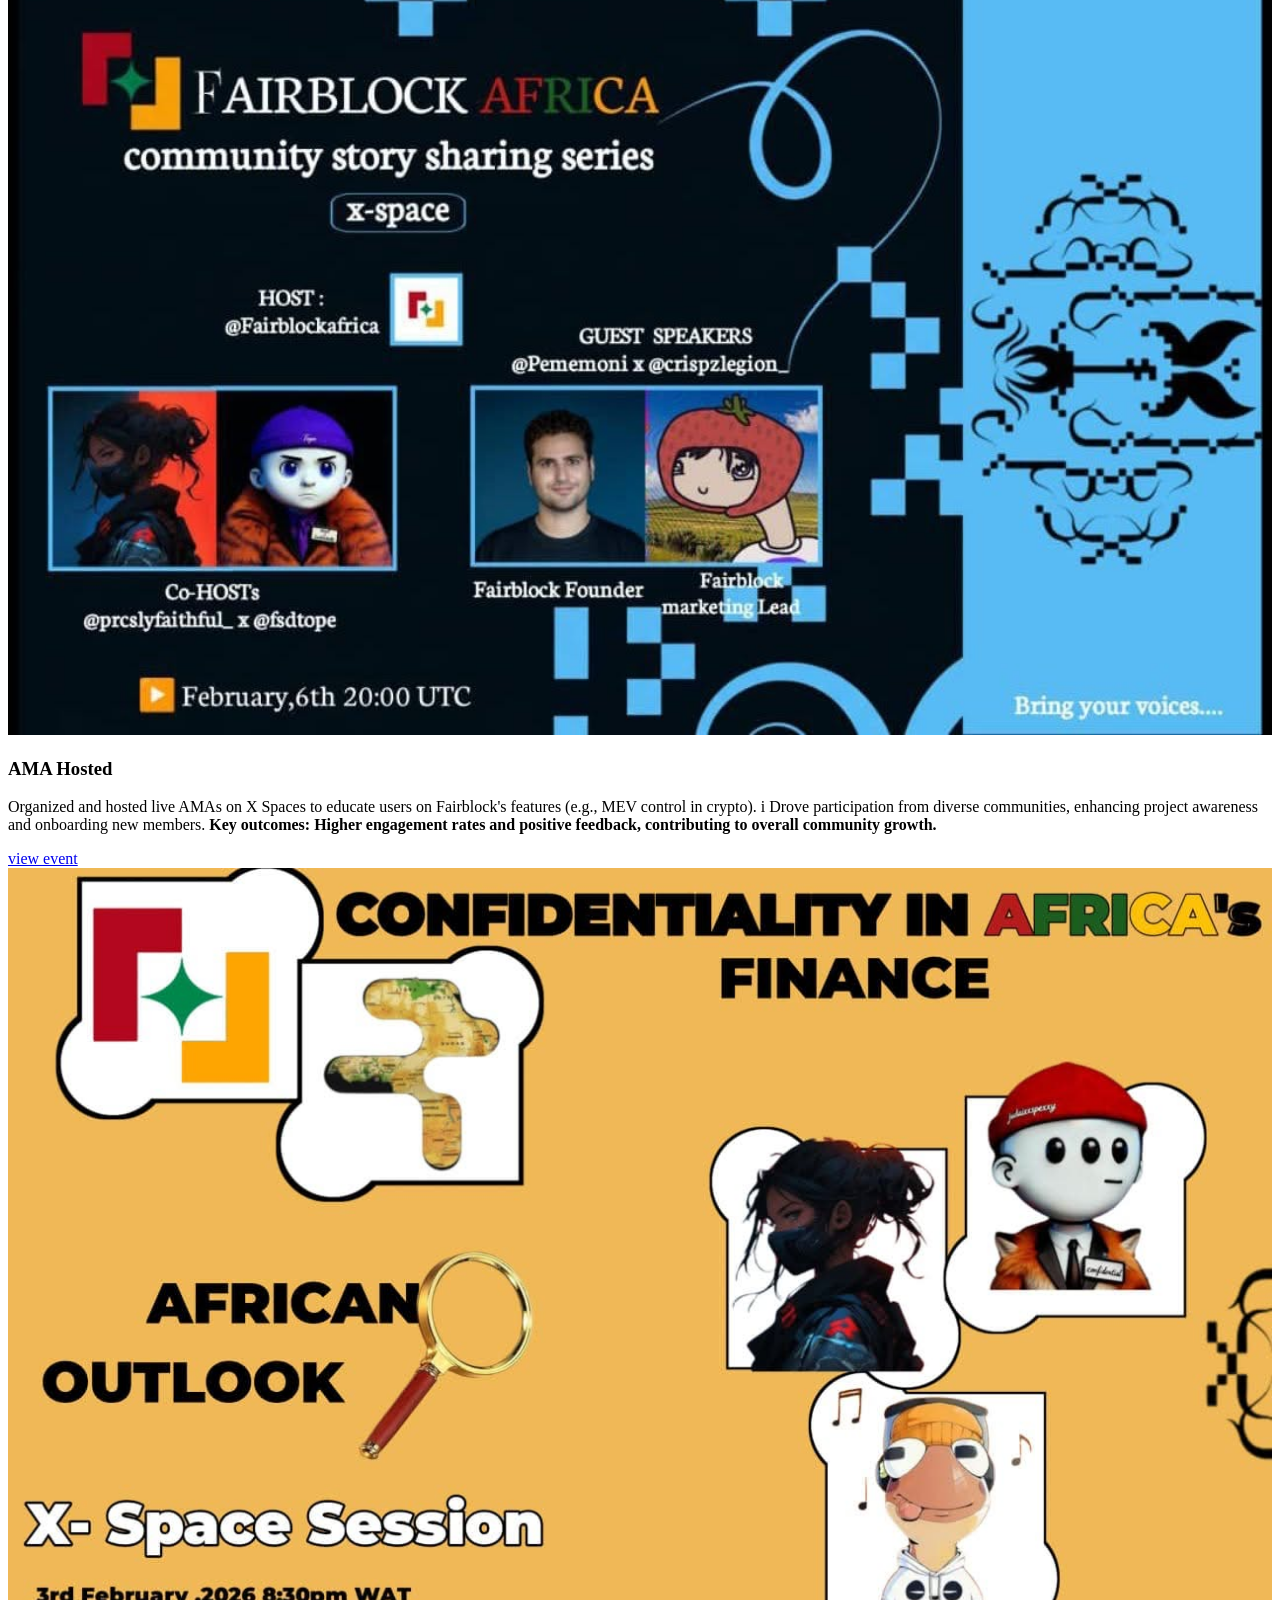
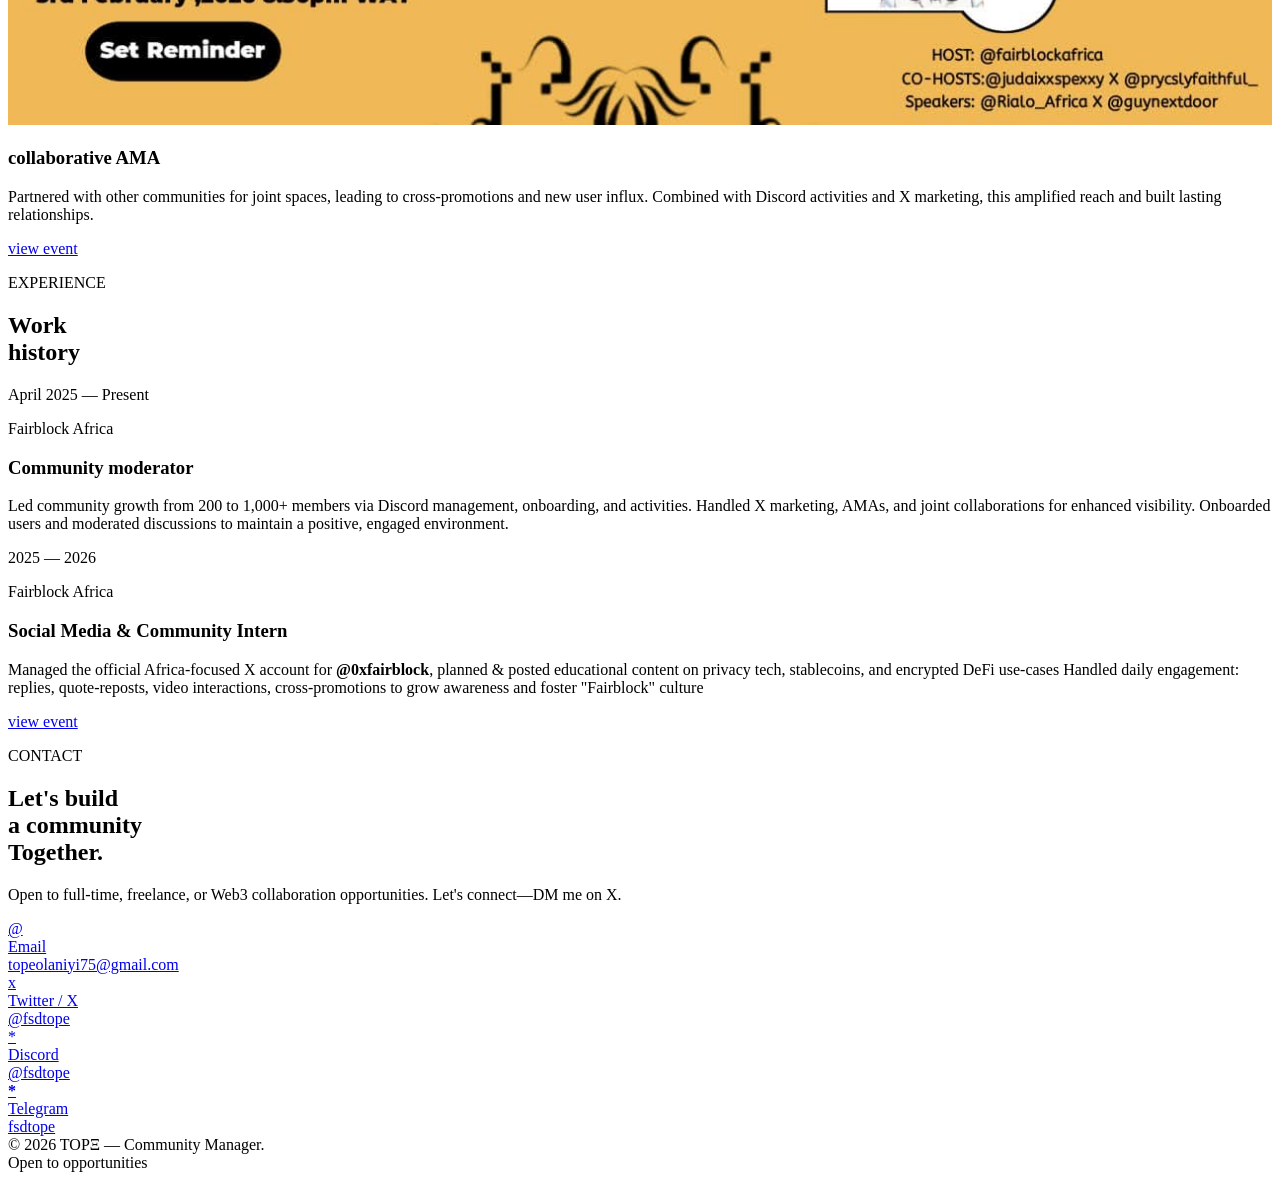
==== commit ecfedb1c: "Update Tope-portfolio.html" ====
--- a/Tope-portfolio.html
+++ b/Tope-portfolio.html
@@ -198,7 +198,7 @@
     </div>
 
     <div class="exp-item reveal">
-      <p class="exp-date">2023 — 2025</p>
+      <p class="exp-date">2025 — 2026</p>
       <p class="exp-company">Fairblock Africa</p>
       <h3 class="exp-role">Social Media & Community Intern </h3>
       <p class="exp-desc">Managed the official Africa-focused X account for <strong>@0xfairblock</strong>, planned & posted educational content on privacy tech, stablecoins, and encrypted DeFi use-cases
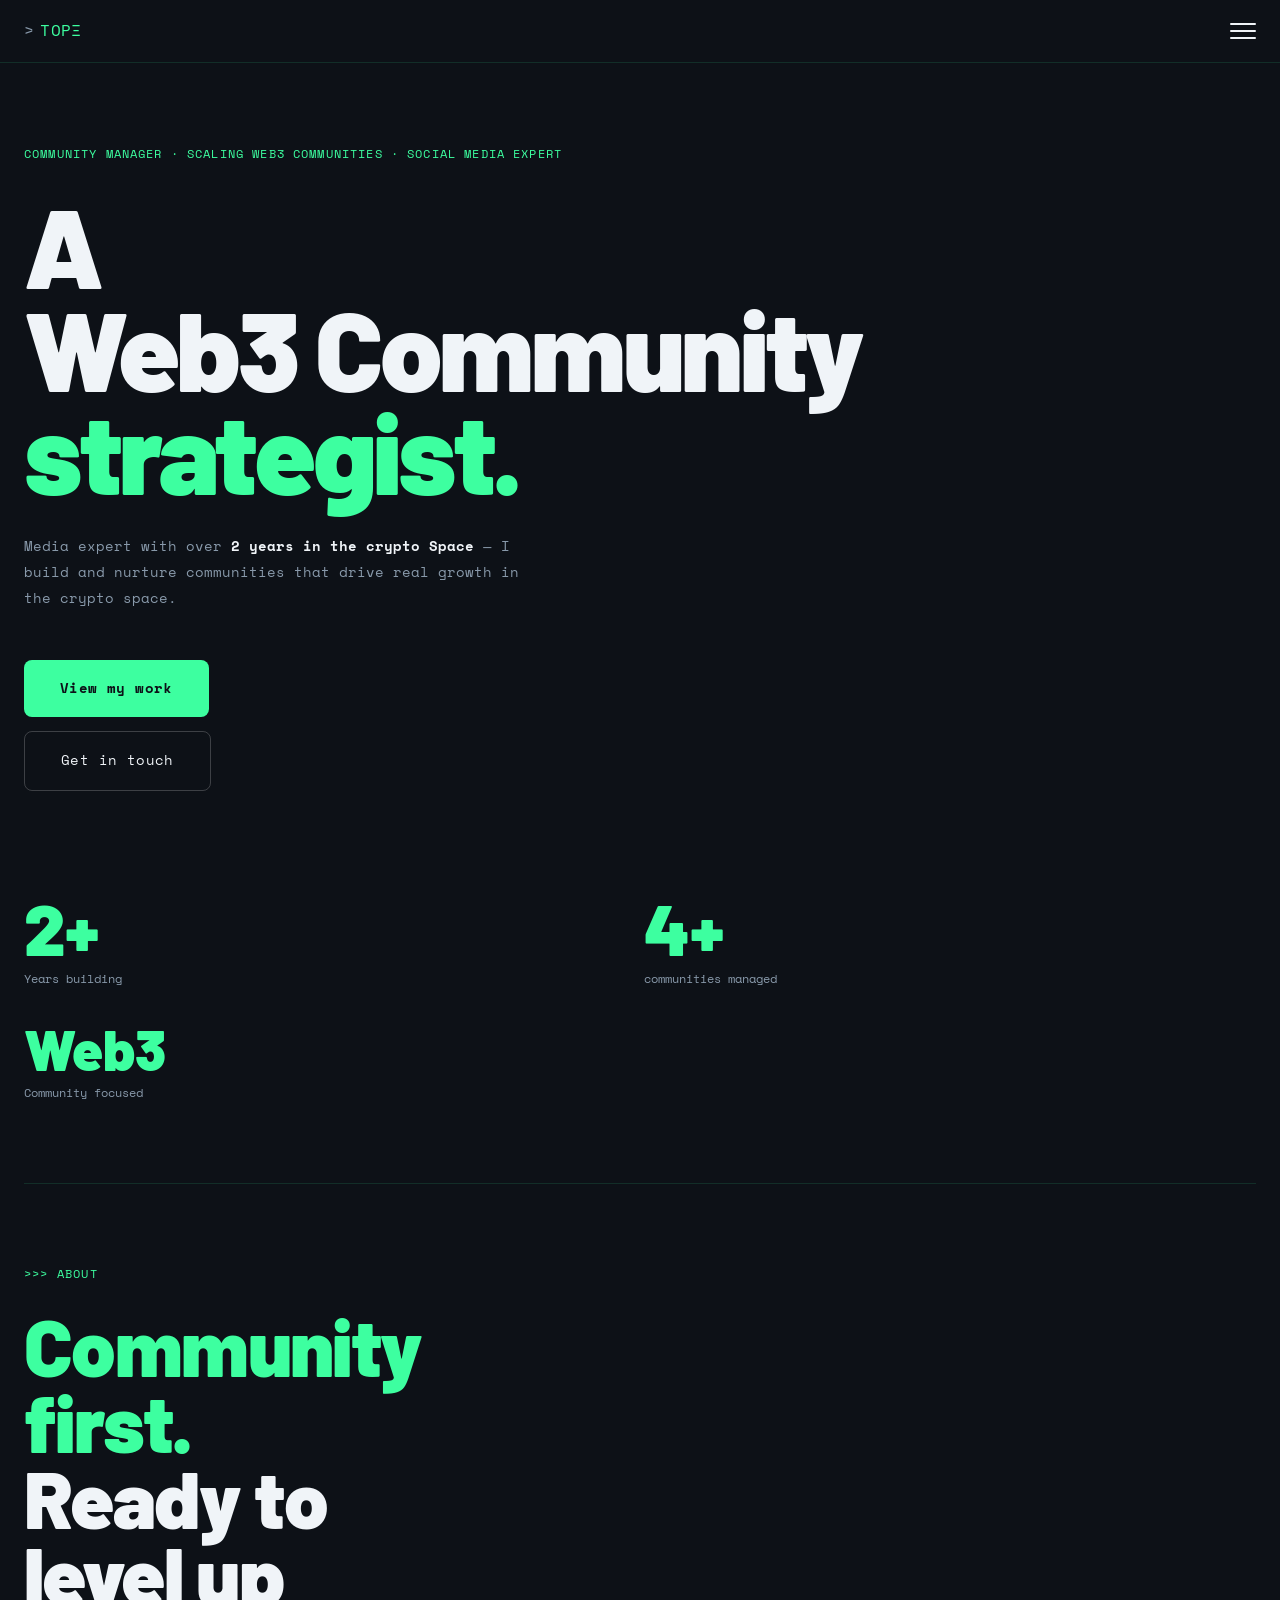
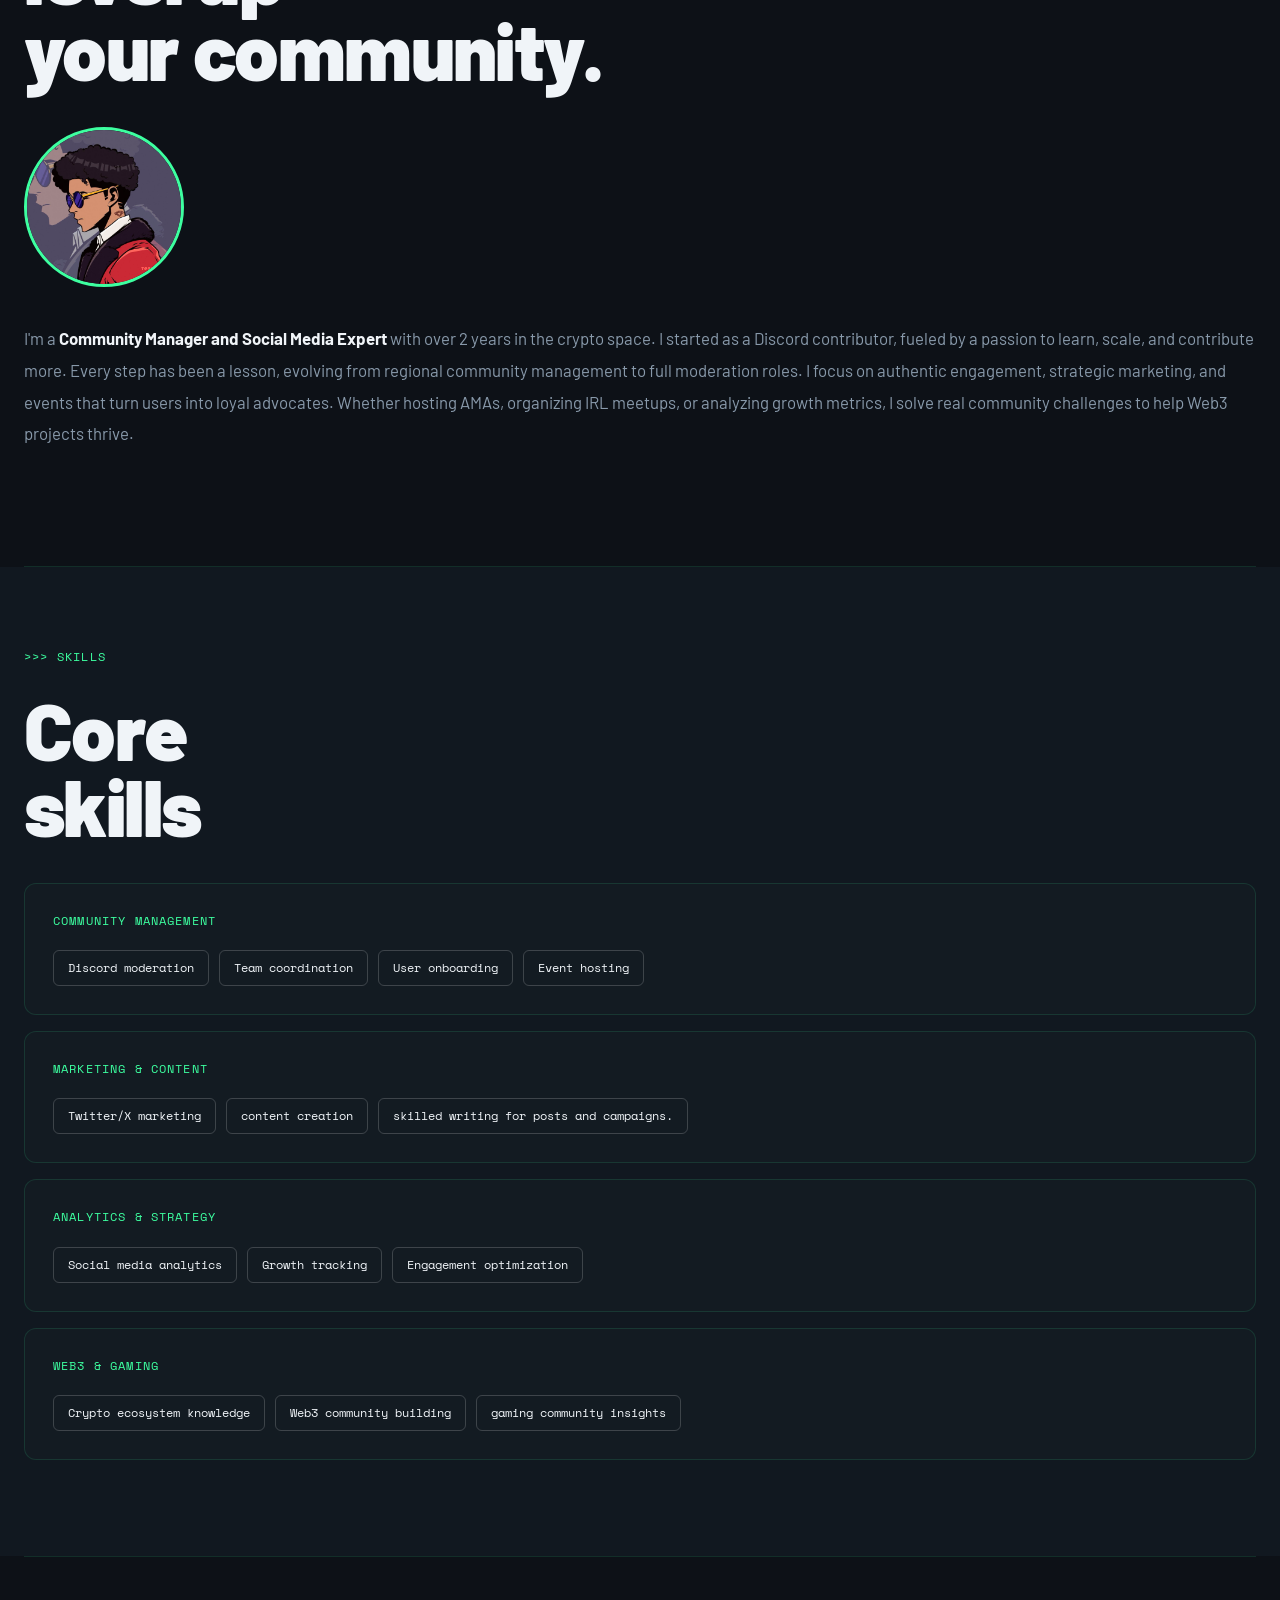
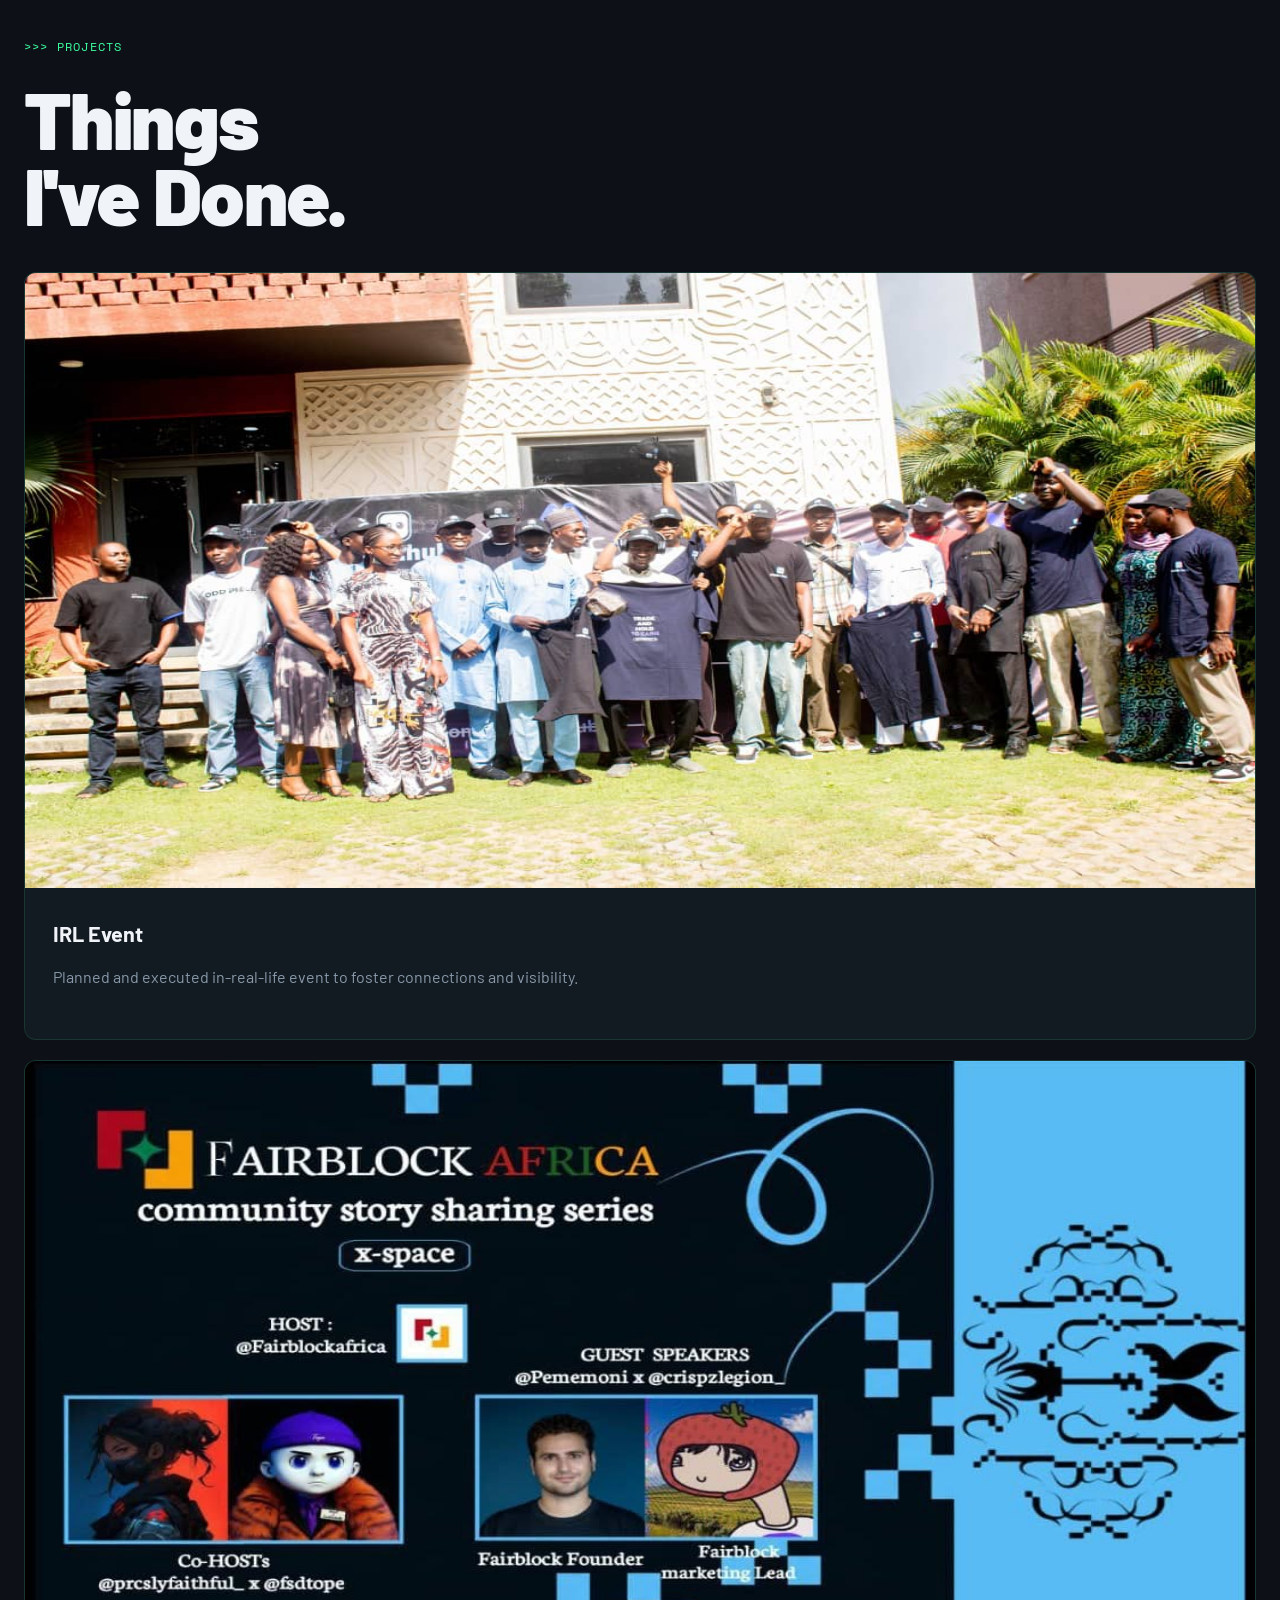
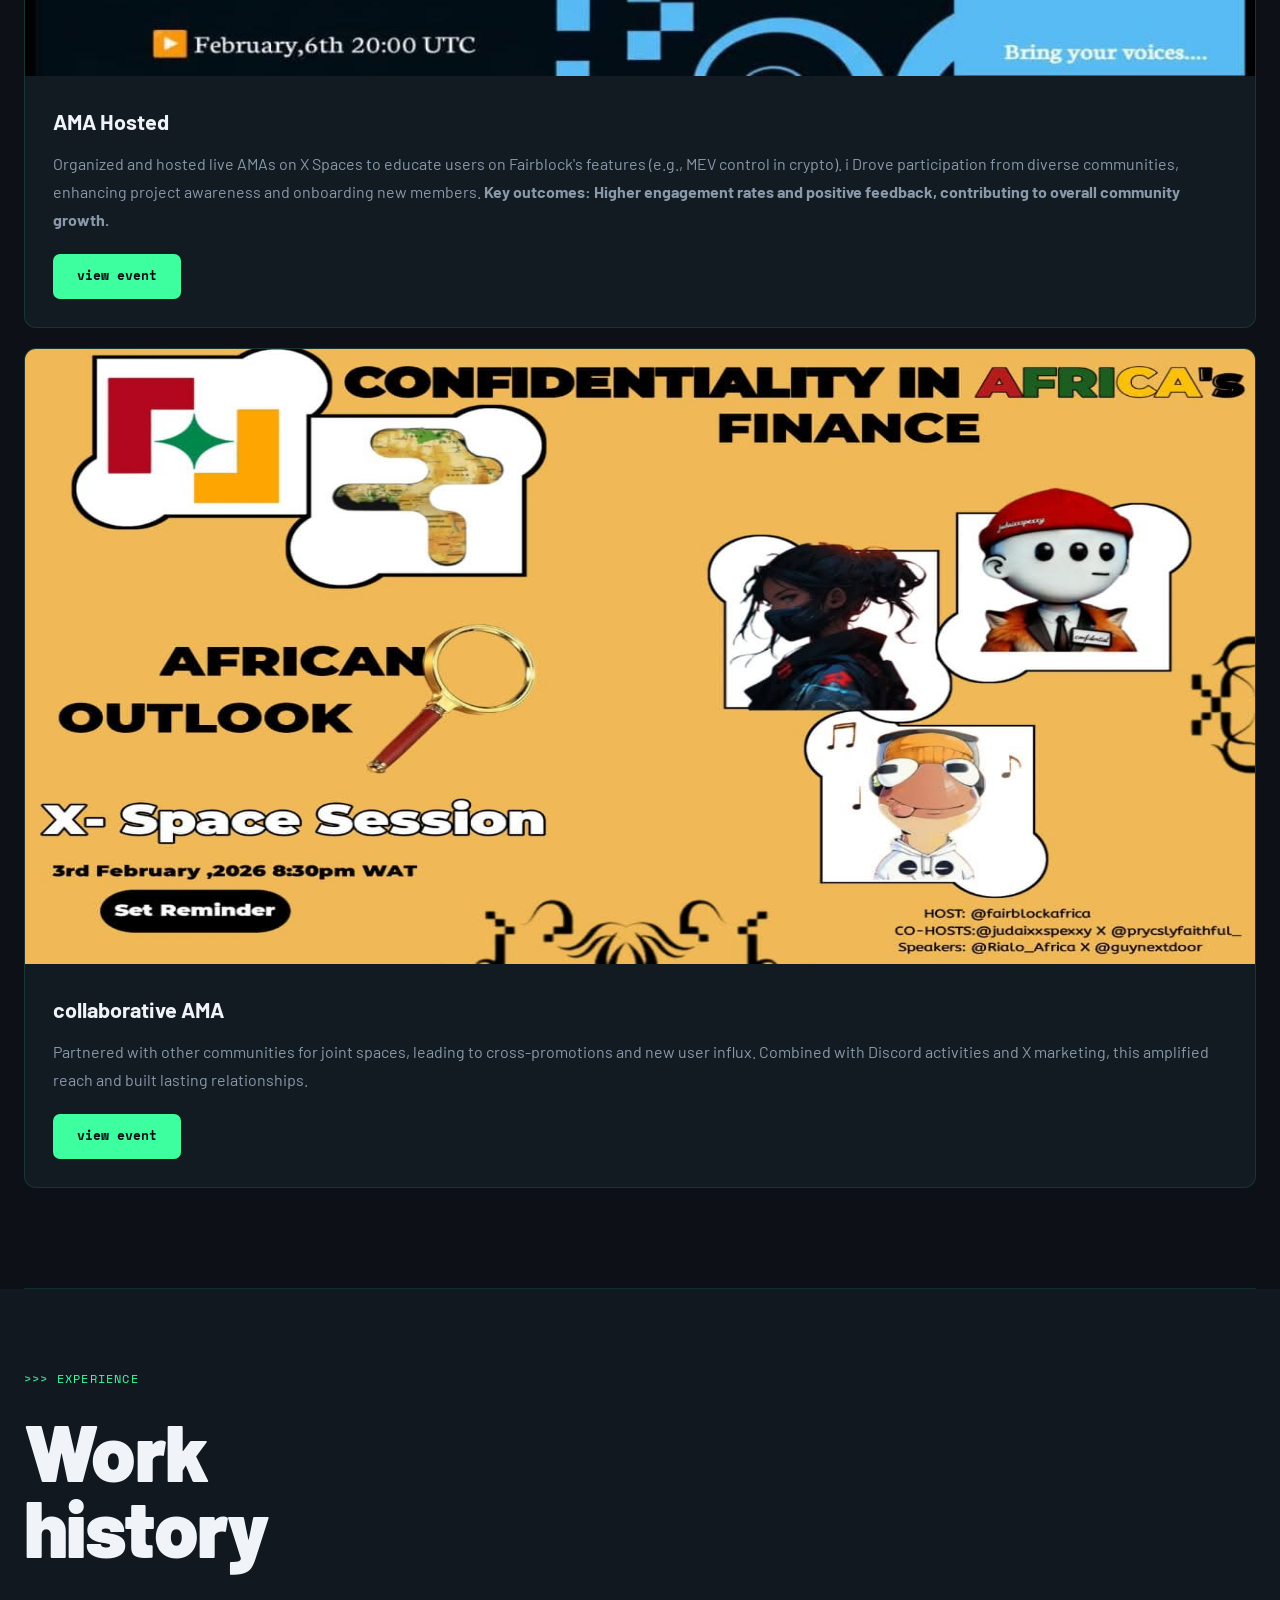
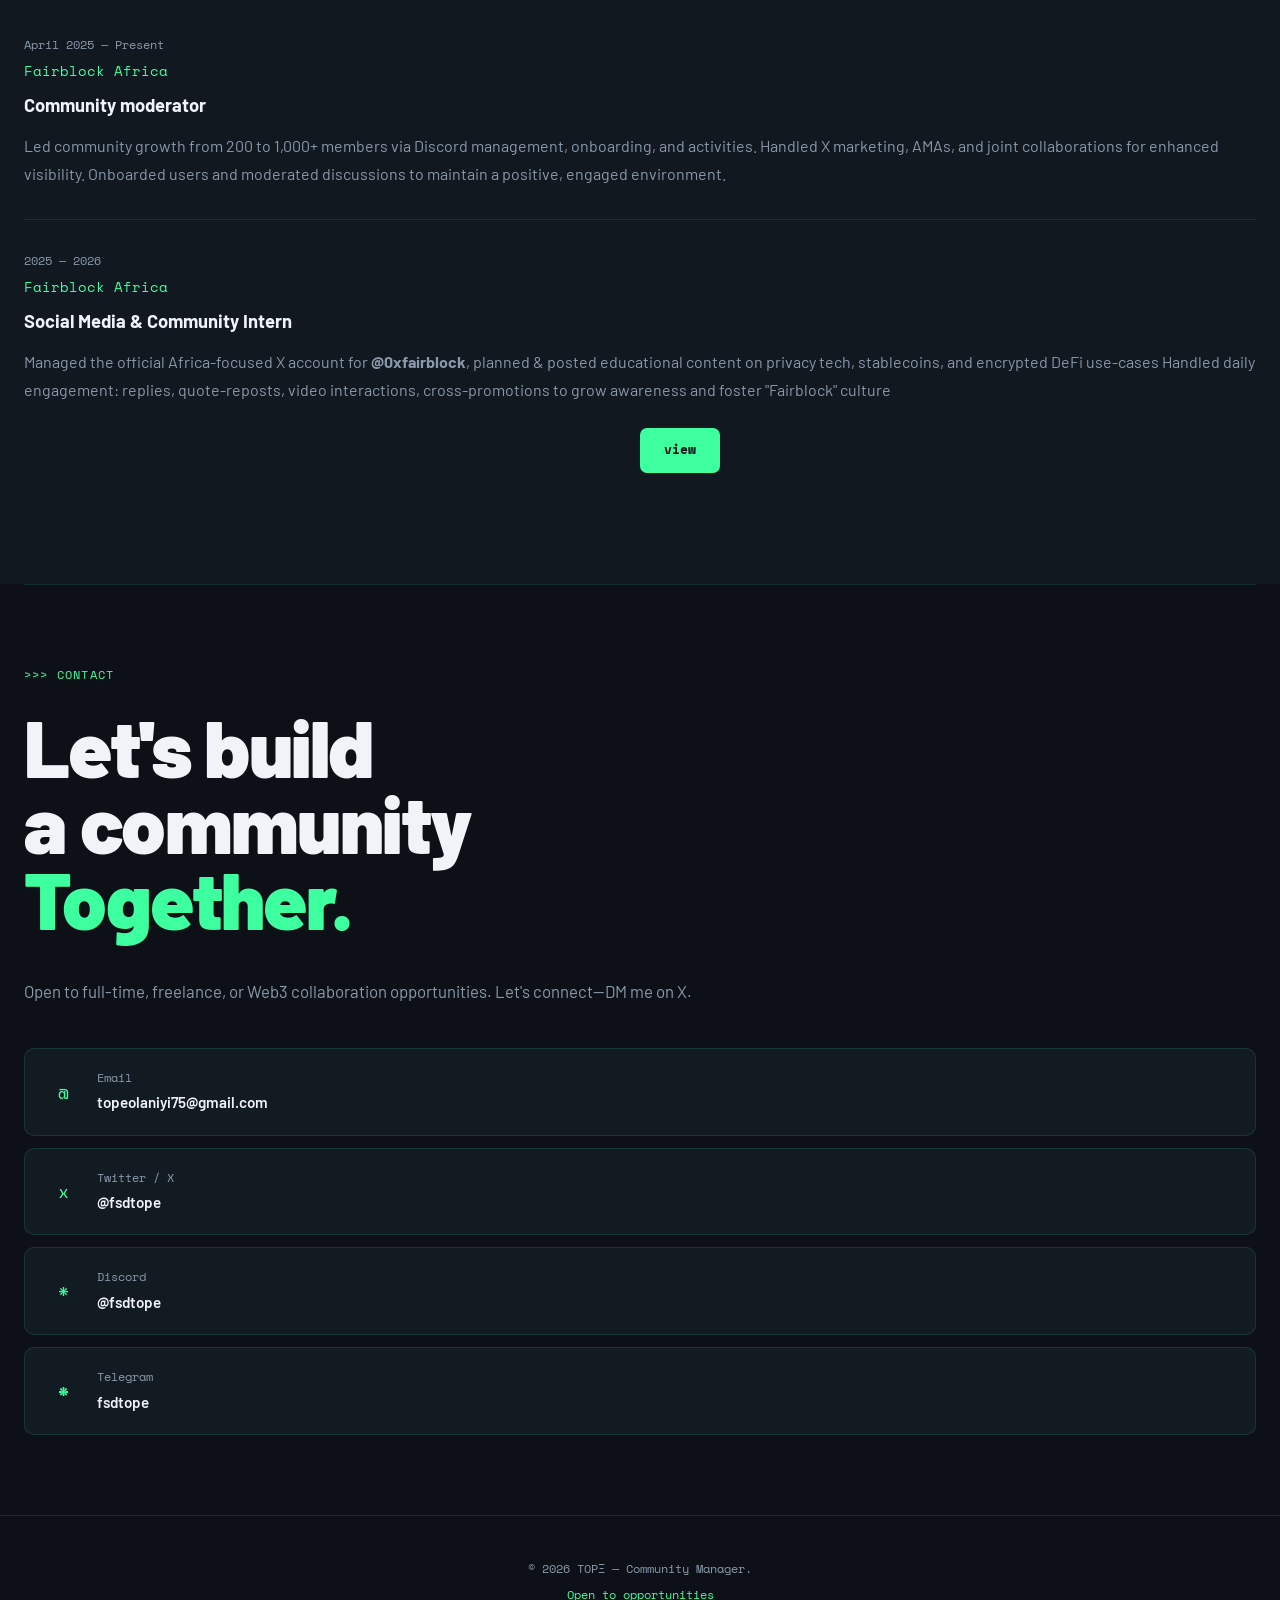
==== commit 6da12fa1: "Update Tope-portfolio.html" ====
--- a/Tope-portfolio.html
+++ b/Tope-portfolio.html
@@ -206,7 +206,7 @@
         cross-promotions to grow awareness and foster "Fairblock" culture</p>
       
       <div class="project-links OG">
-          <a href="https://x.com/fairblockafrica?s=21" class="proj-btn-primary">view event</a>
+          <a href="https://x.com/fairblockafrica?s=21" class="proj-btn-primary">view</a>
         </div>
     </div>
   </section>
--- a/tope.css
+++ b/tope.css
@@ -0,0 +1,538 @@
+:root {
+      --bg: #0d1117;
+      --bg2: #111820;
+      --bg3: #161e26;
+      --green: #3dffa0;
+      --green-dark: #2ecc78;
+      --white: #f0f4f8;
+      --gray: #8899aa;
+      --border: rgba(61,255,160,0.12);
+      --card: #131b22;
+    }
+
+    *, *::before, *::after { box-sizing: border-box; margin: 0; padding: 0; }
+
+    html { scroll-behavior: smooth; }
+
+    body {
+      background: var(--bg);
+      color: var(--white);
+      font-family: 'Barlow', sans-serif;
+      font-size: 16px;
+      line-height: 1.6;
+      overflow-x: hidden;
+    }
+
+    /* ── NAV ── */
+    nav {
+      position: sticky;
+      top: 0;
+      z-index: 100;
+      display: flex;
+      align-items: center;
+      justify-content: space-between;
+      padding: 18px 24px;
+      background: var(--bg);
+      border-bottom: 1px solid var(--border);
+    }
+
+    .nav-logo {
+      font-family: 'Space Mono', monospace;
+      font-size: 1rem;
+      color: var(--green);
+      letter-spacing: 0.02em;
+    }
+
+    .nav-logo span { color: var(--gray); margin-right: 6px; }
+
+    .hamburger {
+      display: flex;
+      flex-direction: column;
+      gap: 5px;
+      cursor: pointer;
+    }
+    .hamburger span {
+      display: block;
+      width: 26px;
+      height: 2px;
+      background: var(--white);
+      border-radius: 2px;
+      transition: 0.3s;
+    }
+
+    /* ── MOBILE MENU ── */
+    .mobile-menu {
+      display: none;
+      position: fixed;
+      inset: 0;
+      background: var(--bg);
+      z-index: 200;
+      flex-direction: column;
+      align-items: center;
+      justify-content: center;
+      gap: 32px;
+    }
+    .mobile-menu.open { display: flex; }
+    .mobile-menu a {
+      font-family: 'Barlow', sans-serif;
+      font-size: 2rem;
+      font-weight: 800;
+      color: var(--white);
+      text-decoration: none;
+      text-transform: uppercase;
+      letter-spacing: 0.05em;
+    }
+    .mobile-menu a:hover { color: var(--green); }
+    .close-btn {
+      position: absolute;
+      top: 20px;
+      right: 24px;
+      font-size: 2rem;
+      color: var(--white);
+      cursor: pointer;
+      background: none;
+      border: none;
+    }
+
+    /* ── SECTIONS ── */
+    section { padding: 80px 24px; }
+
+    .section-label {
+      font-family: 'Space Mono', monospace;
+      font-size: 0.75rem;
+      color: var(--green);
+      letter-spacing: 0.1em;
+      text-transform: uppercase;
+      margin-bottom: 24px;
+    }
+    .section-label::before { content: '>>> '; }
+
+    .section-title {
+      font-family: 'Barlow', sans-serif;
+      font-size: clamp(3.2rem, 12vw, 5rem);
+      font-weight: 900;
+      line-height: 0.95;
+      letter-spacing: -0.02em;
+      margin-bottom: 40px;
+    }
+
+    .section-title-text{
+        color: var(--green);
+    }
+
+    /* ── HERO ── */
+    #hero {
+      padding: 60px 24px 80px;
+      min-height: 92vh;
+      display: flex;
+      flex-direction: column;
+      justify-content: center;
+    }
+
+    .hero-tags {
+      font-family: 'Space Mono', monospace;
+      font-size: 0.72rem;
+      color: var(--green);
+      letter-spacing: 0.1em;
+      text-transform: uppercase;
+      margin-bottom: 28px;
+      line-height: 2;
+    }
+
+    .hero-title {
+      font-size: clamp(3.8rem, 15vw, 7rem);
+      font-weight: 900;
+      line-height: 0.92;
+      letter-spacing: -0.03em;
+      margin-bottom: 32px;
+    }
+
+    .hero-title .white { color: var(--white); }
+    .hero-title .green { color: var(--green); }
+
+    .hero-desc {
+      font-family: 'Space Mono', monospace;
+      font-size: 0.85rem;
+      color: var(--gray);
+      line-height: 1.9;
+      margin-bottom: 48px;
+      max-width: 520px;
+    }
+
+    .hero-desc strong { color: var(--white); }
+
+    .btn-row { display: flex; flex-direction: column; gap: 14px; align-items: flex-start; }
+
+    .btn-primary {
+      display: inline-block;
+      font-family: 'Space Mono', monospace;
+      font-size: 0.85rem;
+      background: var(--green);
+      color: var(--bg);
+      padding: 18px 36px;
+      border-radius: 8px;
+      text-decoration: none;
+      font-weight: 700;
+      letter-spacing: 0.03em;
+      transition: background 0.2s, transform 0.2s;
+    }
+    .btn-primary:hover { background: var(--green-dark); transform: translateY(-2px); }
+
+    .btn-secondary {
+      display: inline-block;
+      font-family: 'Space Mono', monospace;
+      font-size: 0.85rem;
+      background: transparent;
+      color: var(--white);
+      padding: 18px 36px;
+      border-radius: 8px;
+      text-decoration: none;
+      font-weight: 400;
+      letter-spacing: 0.03em;
+      border: 1px solid rgba(255,255,255,0.2);
+      transition: border-color 0.2s, transform 0.2s;
+    }
+    .btn-secondary:hover { border-color: var(--green); transform: translateY(-2px); }
+
+    /* ── STATS ── */
+    #stats {
+      padding: 0 24px 80px;
+      display: grid;
+      grid-template-columns: 1fr 1fr;
+      gap: 8px;
+    }
+
+    .stat {
+      padding: 0;
+    }
+
+    .stat-num {
+      font-size: clamp(3rem, 12vw, 4.5rem);
+      font-weight: 900;
+      color: var(--green);
+      line-height: 1;
+      margin-bottom: 6px;
+    }
+
+    .stat-label {
+      font-family: 'Space Mono', monospace;
+      font-size: 0.78rem;
+      color: var(--gray);
+    }
+
+    /* ── DIVIDER ── */
+    .divider { height: 1px; background: var(--border); margin: 0 24px; }
+     .divider.OG{
+       background: var(--border); 
+       margin: 0 24px;
+     }
+
+    /* ── ABOUT ── */
+    #about { padding-top: 80px; }
+
+    .avatar-wrap {
+      width: 160px;
+      height: 160px;
+      border-radius: 50%;
+      border: 3px solid var(--green);
+      overflow: hidden;
+      margin-bottom: 36px;
+      background: var(--bg3);
+      display: flex;
+      align-items: center;
+      justify-content: center;
+      font-size: 4rem;
+    }
+
+    .avatar-wrap img { width: 100%; height: 100%; object-fit: cover; }
+
+    .about-body {
+      font-size: 1.05rem;
+      color: var(--gray);
+      line-height: 1.9;
+      margin-bottom: 36px;
+    }
+    .about-body strong { color: var(--white); }
+
+    .focused-label {
+      font-family: 'Space Mono', monospace;
+      font-size: 0.82rem;
+      color: var(--gray);
+      margin-bottom: 16px;
+    }
+
+    .focus-list {
+      list-style: none;
+      display: flex;
+      flex-direction: column;
+      gap: 10px;
+    }
+
+    .focus-list li {
+      font-family: 'Space Mono', monospace;
+      font-size: 0.82rem;
+      color: var(--gray);
+    }
+
+    .focus-list li::before { content: '-> '; color: var(--gray); }
+
+    /* ── SKILLS ── */
+    #skills { background: var(--bg2); }
+
+    .skill-card {
+      background: var(--card);
+      border: 1px solid var(--border);
+      border-radius: 12px;
+      padding: 28px;
+      margin-bottom: 16px;
+    }
+
+    .skill-card-title {
+      font-family: 'Space Mono', monospace;
+      font-size: 0.72rem;
+      color: var(--green);
+      letter-spacing: 0.1em;
+      text-transform: uppercase;
+      margin-bottom: 20px;
+    }
+
+    .tags-wrap { display: flex; flex-wrap: wrap; gap: 10px; }
+
+    .tag {
+      font-family: 'Space Mono', monospace;
+      font-size: 0.78rem;
+      color: var(--white);
+      border: 1px solid rgba(255,255,255,0.18);
+      border-radius: 6px;
+      padding: 7px 14px;
+    }
+
+    /* ── PROJECTS ── */
+
+    .project-card {
+      background: var(--card);
+      border: 1px solid var(--border);
+      border-radius: 12px;
+      margin-bottom: 20px;
+      overflow: hidden;
+    }
+
+    .project-img {
+      width: 100%;
+      aspect-ratio: 16/8;
+      background: var(--bg3);
+      display: flex;
+      align-items: center;
+      justify-content: center;
+      position: relative;
+      overflow: hidden;
+    }
+
+    .project-img-placeholder {
+      font-size: 3rem;
+      opacity: 0.3;
+    }
+
+    .project-inner { padding: 28px; }
+
+    .project-title {
+      font-size: 1.35rem;
+      font-weight: 700;
+      margin-bottom: 12px;
+      color: var(--white);
+    }
+
+    .project-desc {
+      font-size: 1rem;
+      color: var(--gray);
+      line-height: 1.75;
+      margin-bottom: 20px;
+    }
+
+    .project-tags { display: flex; flex-wrap: wrap; gap: 8px; margin-bottom: 24px; }
+
+    .project-tag {
+      font-family: 'Space Mono', monospace;
+      font-size: 0.72rem;
+      color: var(--green);
+      border: 1px solid var(--green);
+      border-radius: 5px;
+      padding: 5px 12px;
+    }
+
+    .project-links { display: flex; gap: 12px; flex-wrap: wrap; }
+     
+    .project-links.OG{
+      margin-left: 50%;
+      margin-top: 1.5rem;
+    }
+    .proj-btn-primary {
+      font-family: 'Space Mono', monospace;
+      font-size: 0.8rem;
+      background: var(--green);
+      color: var(--bg);
+      padding: 12px 24px;
+      border-radius: 7px;
+      text-decoration: none;
+      font-weight: 700;
+      transition: background 0.2s;
+    }
+    .proj-btn-primary:hover { background: var(--green-dark); }
+
+    .proj-btn-secondary {
+      font-family: 'Space Mono', monospace;
+      font-size: 0.8rem;
+      background: transparent;
+      color: var(--white);
+      padding: 12px 24px;
+      border-radius: 7px;
+      text-decoration: none;
+      border: 1px solid rgba(255,255,255,0.2);
+      transition: border-color 0.2s;
+    }
+    .proj-btn-secondary:hover { border-color: var(--green); }
+
+    /* ── EXPERIENCE ── */
+    #experience { background: var(--bg2); }
+
+    .exp-item {
+      padding: 31px 0;
+      border-bottom: 1px solid var(--border);
+    }
+    .exp-item:last-child { border-bottom: none; }
+
+    .exp-date {
+      font-family: 'Space Mono', monospace;
+      font-size: 0.78rem;
+      color: var(--gray);
+      margin-bottom: 6px;
+    }
+
+    .exp-company {
+      font-family: 'Space Mono', monospace;
+      font-size: 0.85rem;
+      color: var(--green);
+      margin-bottom: 8px;
+    }
+
+    .exp-role {
+      font-size: 1.15rem;
+      font-weight: 700;
+      color: var(--white);
+      margin-bottom: 12px;
+    }
+
+    .exp-desc {
+      font-size: 1rem;
+      color: var(--gray);
+      line-height: 1.75;
+    }
+
+    /* ── CONTACT ── */
+
+    .contact-links { display: flex; flex-direction: column; gap: 12px; margin-top: 40px; }
+
+    .contact-card {
+      display: flex;
+      align-items: center;
+      gap: 20px;
+      background: var(--card);
+      border: 1px solid var(--border);
+      border-radius: 10px;
+      padding: 20px 24px;
+      text-decoration: none;
+      transition: border-color 0.2s, transform 0.2s;
+    }
+    .contact-card:hover { border-color: var(--green); transform: translateX(4px); }
+
+    .contact-icon {
+      font-family: 'Space Mono', monospace;
+      font-size: 1.1rem;
+      color: var(--green);
+      width: 28px;
+      text-align: center;
+      flex-shrink: 0;
+    }
+
+    .contact-type {
+      font-family: 'Space Mono', monospace;
+      font-size: 0.72rem;
+      color: var(--gray);
+      margin-bottom: 3px;
+    }
+
+    .contact-value {
+      font-size: 0.95rem;
+      font-weight: 600;
+      color: var(--white);
+    }
+
+    /* ── FOOTER ── */
+    footer {
+      text-align: center;
+      padding: 40px 24px;
+      border-top: 1px solid var(--border);
+      font-family: 'Space Mono', monospace;
+      font-size: 0.75rem;
+      color: var(--gray);
+      line-height: 2.2;
+    }
+
+    footer .green { color: var(--green); }
+
+    /* ── ANIMATIONS ── */
+    @keyframes fadeUp {
+      from { opacity: 0; transform: translateY(30px); }
+      to { opacity: 1; transform: translateY(0); }
+    }
+
+    .fade-up {
+      animation: fadeUp 0.7s ease both;
+    }
+
+    .fade-up:nth-child(1) { animation-delay: 0.1s; }
+    .fade-up:nth-child(2) { animation-delay: 0.2s; }
+    .fade-up:nth-child(3) { animation-delay: 0.3s; }
+    .fade-up:nth-child(4) { animation-delay: 0.4s; }
+
+    /* Scroll reveal */
+    .reveal {
+      opacity: 0;
+      transform: translateY(24px);
+      transition: opacity 0.6s ease, transform 0.6s ease;
+    }
+    .reveal.visible {
+      opacity: 1;
+      transform: translateY(0);
+    }
+
+    /* irl event mock */
+    .irlevent-mock {
+      background: #fff;
+      border-radius: 10px;
+      width: 200px;
+      padding: 16px;
+      color: #111;
+      font-size: 0.65rem;
+      font-family: 'Space Mono', monospace;
+    }
+    .irlevent-mock-header { color: #2563eb; font-weight: 700; font-size: 0.7rem; margin-bottom: 8px; }
+    .irlevent-mock-balance { font-size: 1.1rem; font-weight: 700; color: #111; }
+    .irlevent-mock-label { color: #666; font-size: 0.6rem; }
+
+    /* regularAma mock */
+    .regularAma-mock {
+      background: #111;
+      border-radius: 10px;
+      width: 220px;
+      padding: 20px;
+      text-align: center;
+    }
+    .regularAma-mock-title { font-size: 0.72rem; color: #fff; font-weight: 700; margin-bottom: 8px; font-family: 'Space Mono', monospace; }
+    .regularAma-badge { background: #e55; color: #fff; font-size: 0.58rem; padding: 3px 10px; border-radius: 4px; display: inline-block; margin-bottom: 8px; font-family: 'Space Mono', monospace; }
+    .regularAma-sub { font-size: 0.58rem; color: #666; font-family: 'Space Mono', monospace; }
+
+
+    
+
+
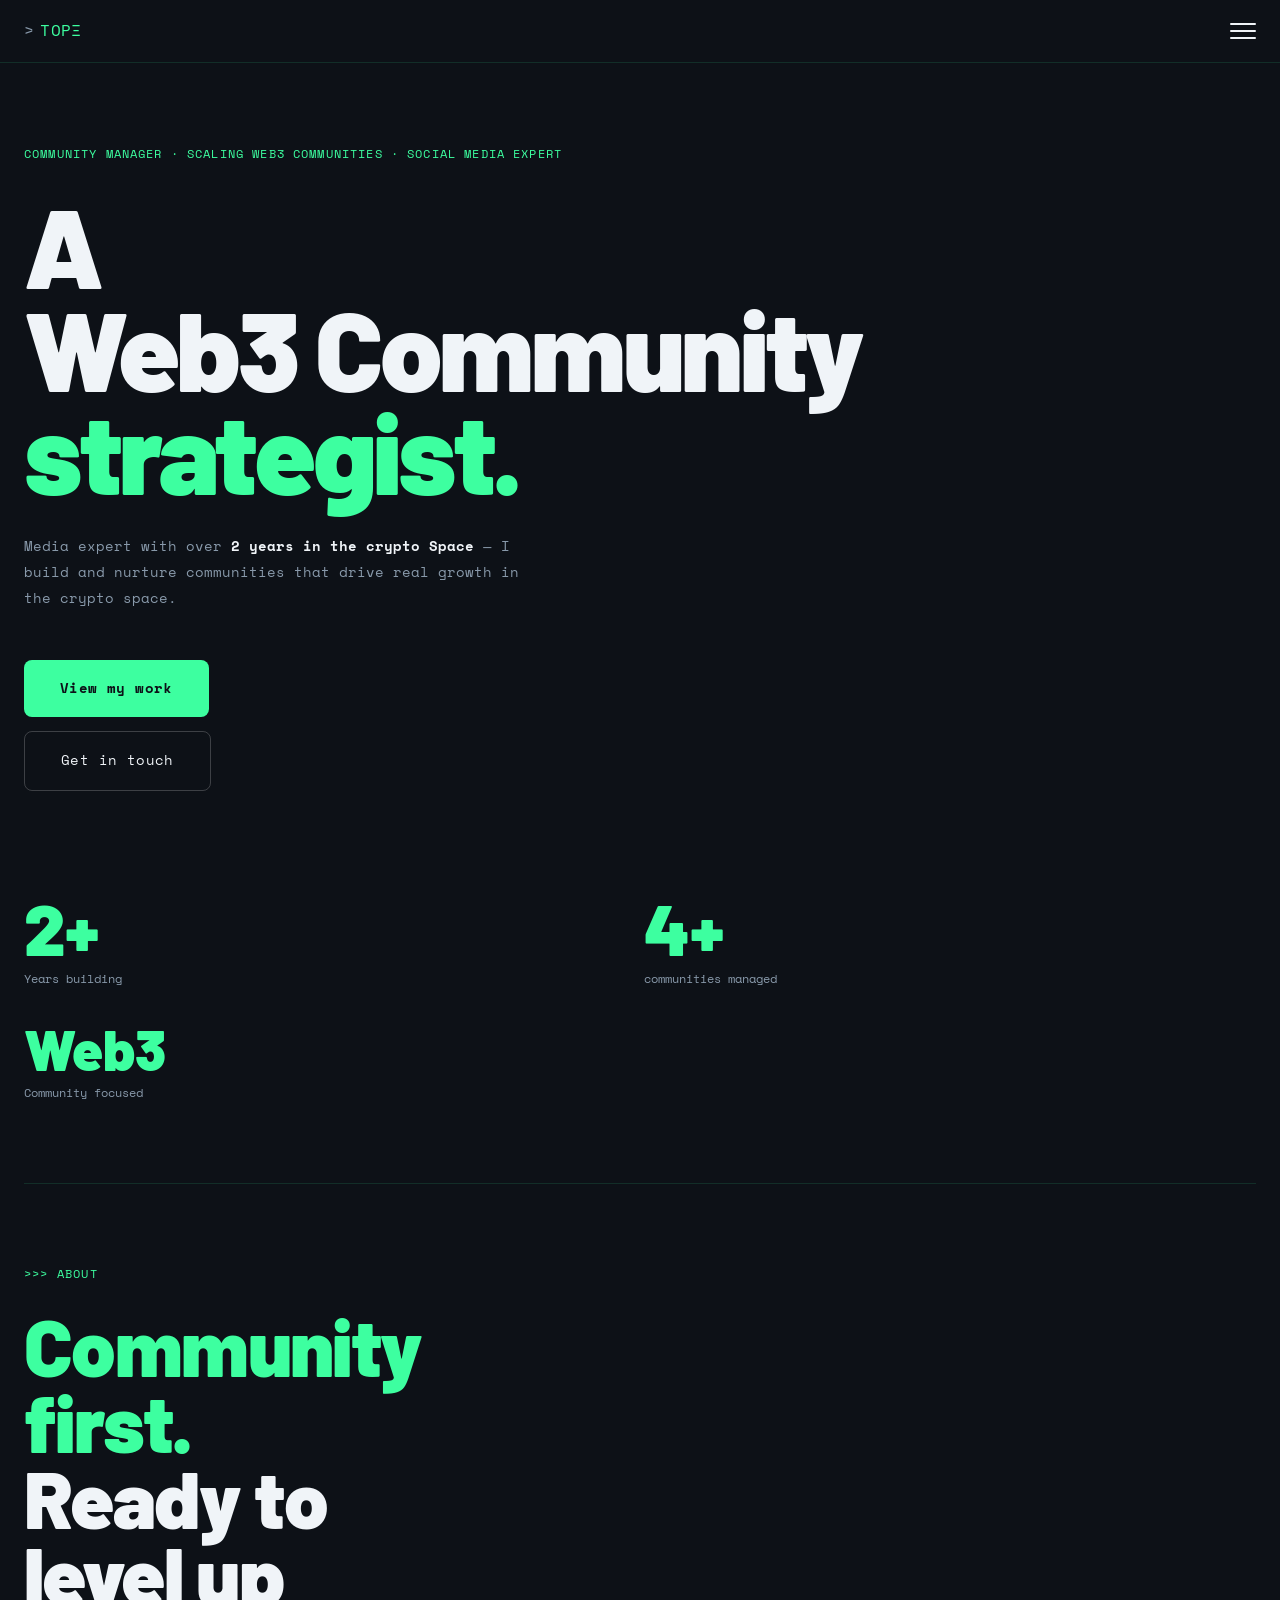
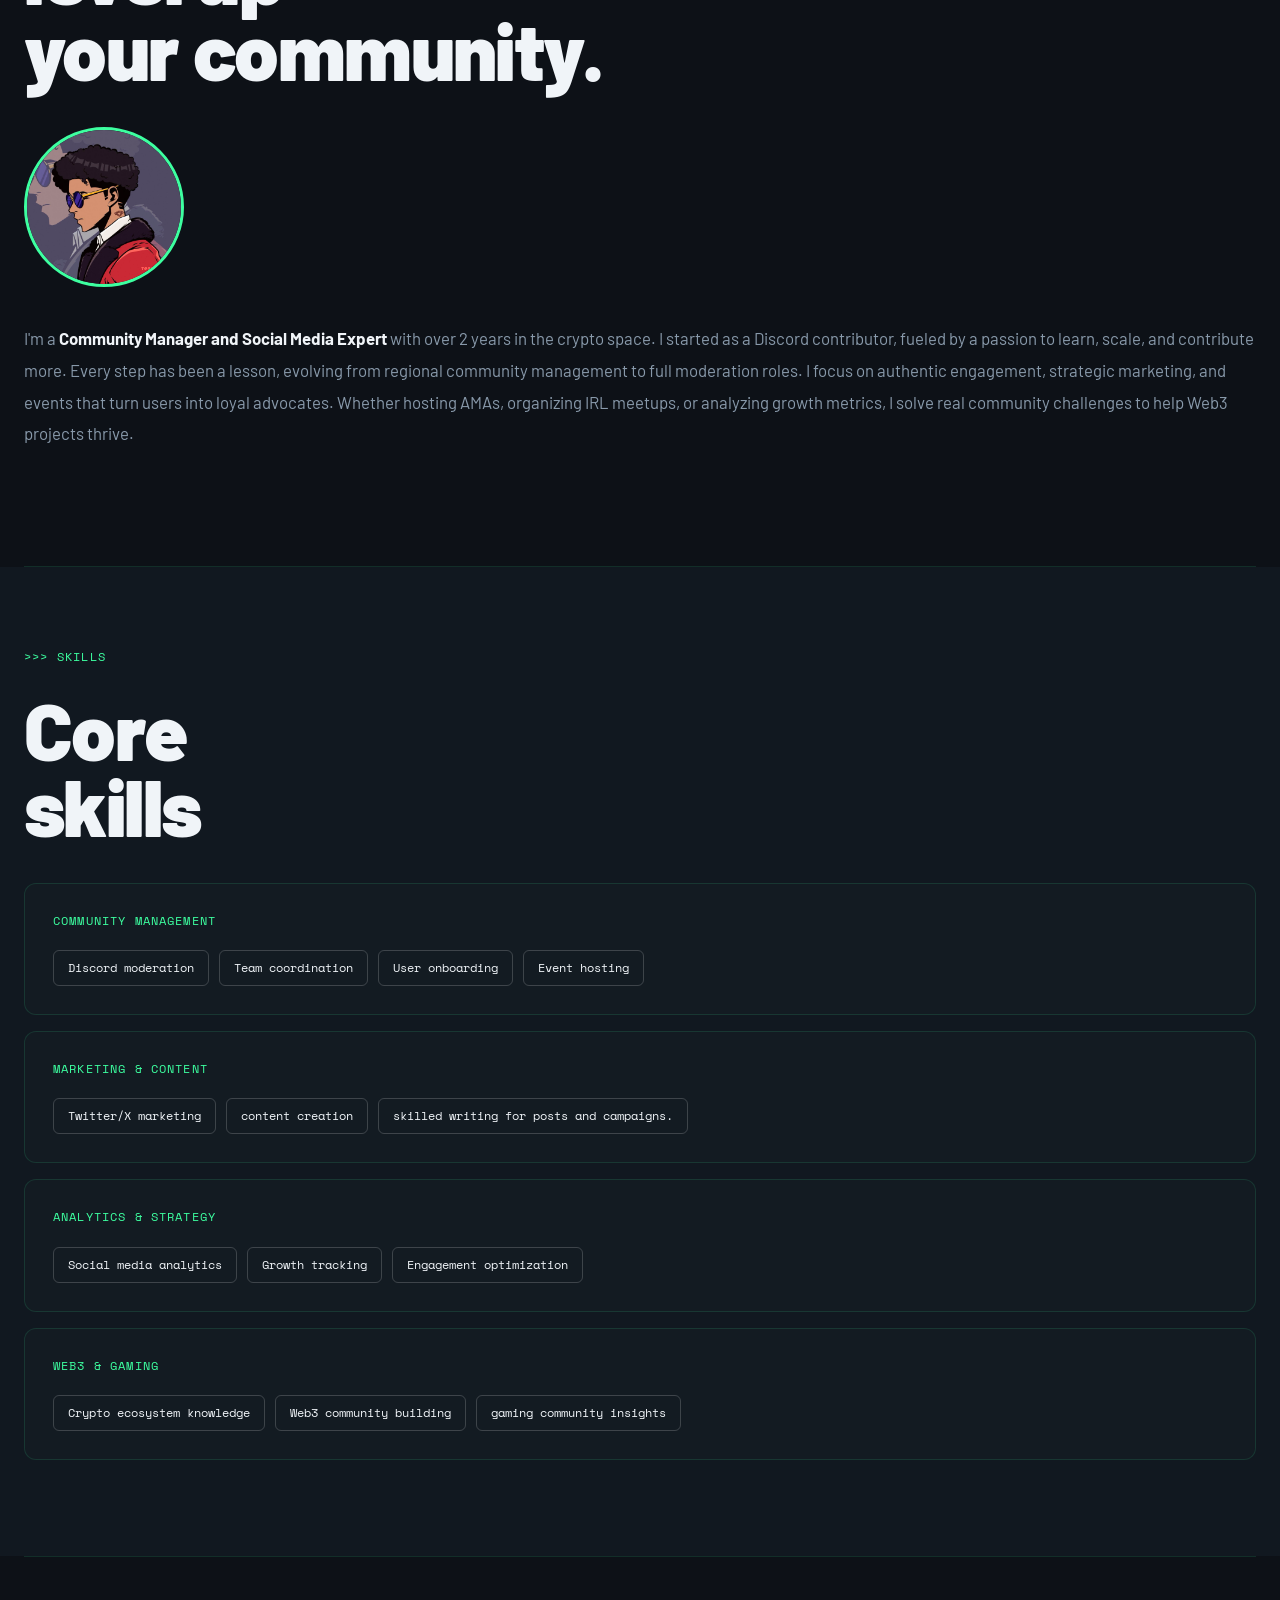
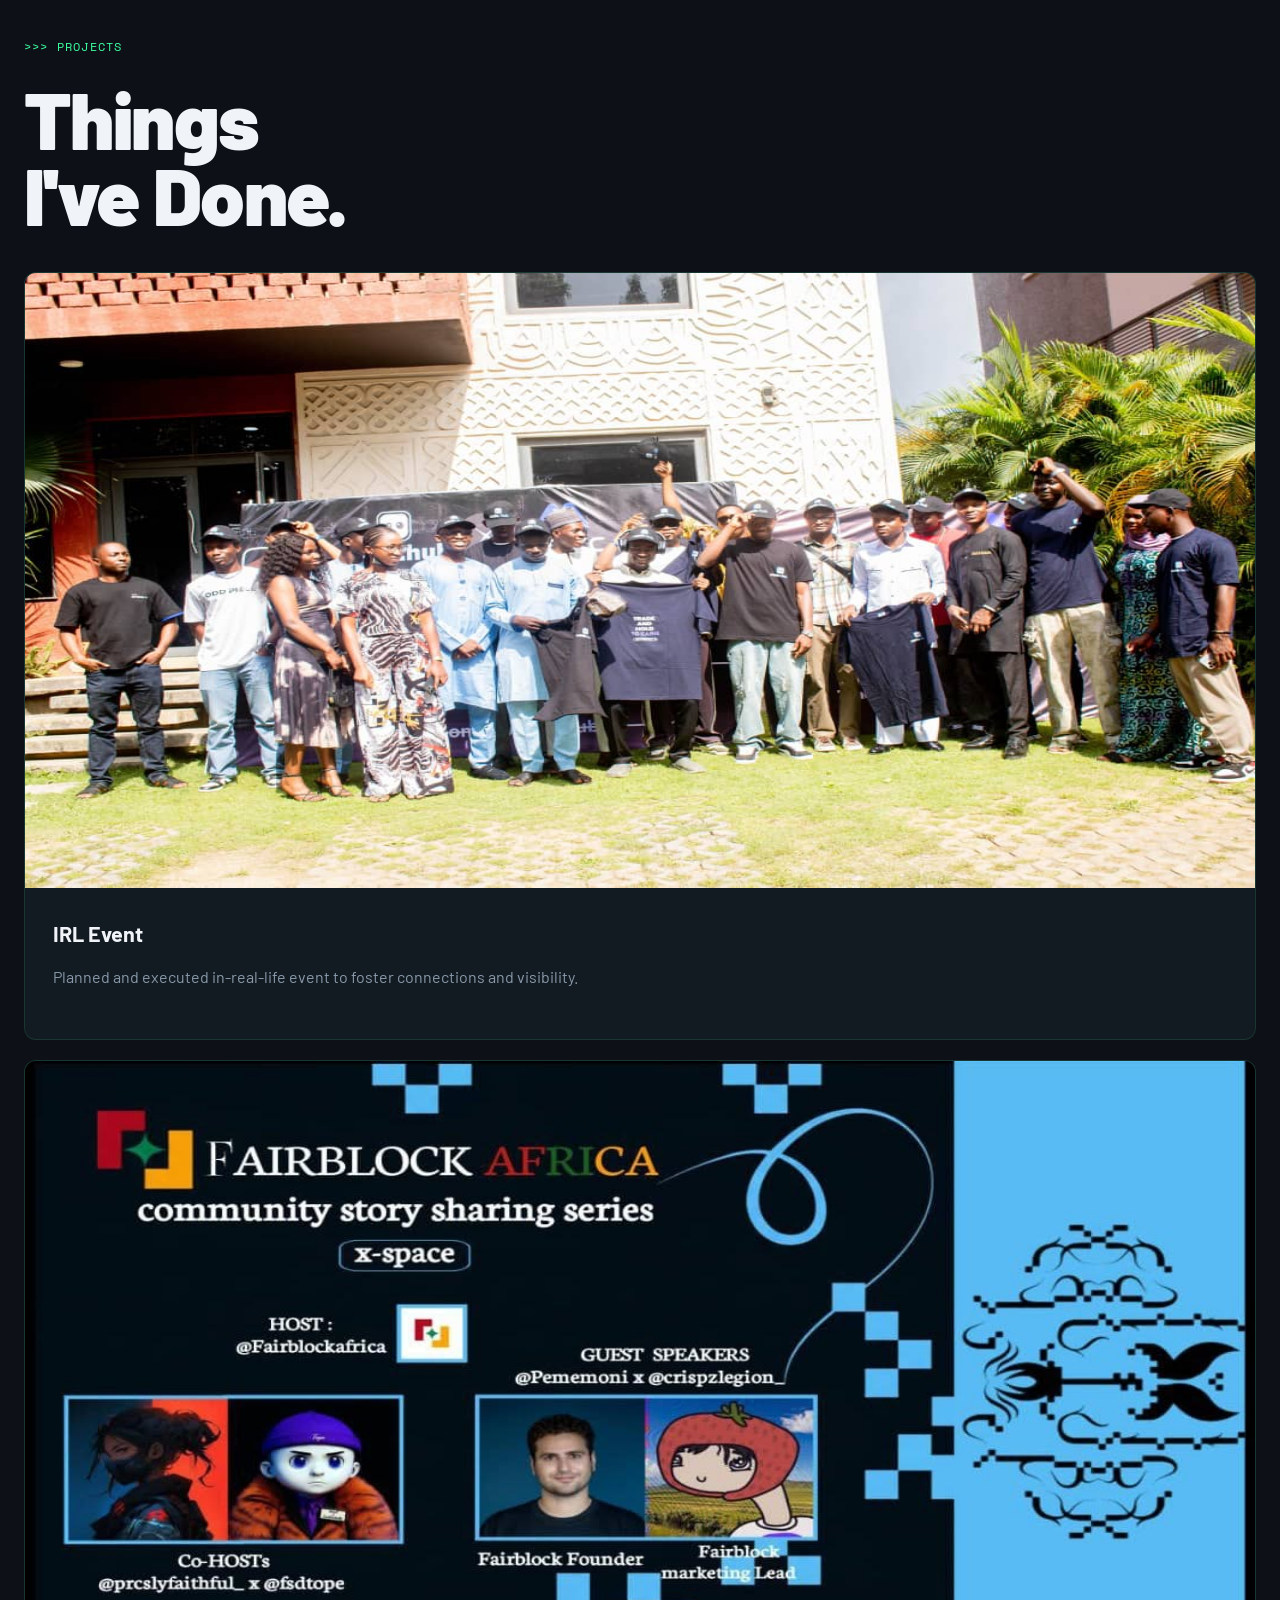
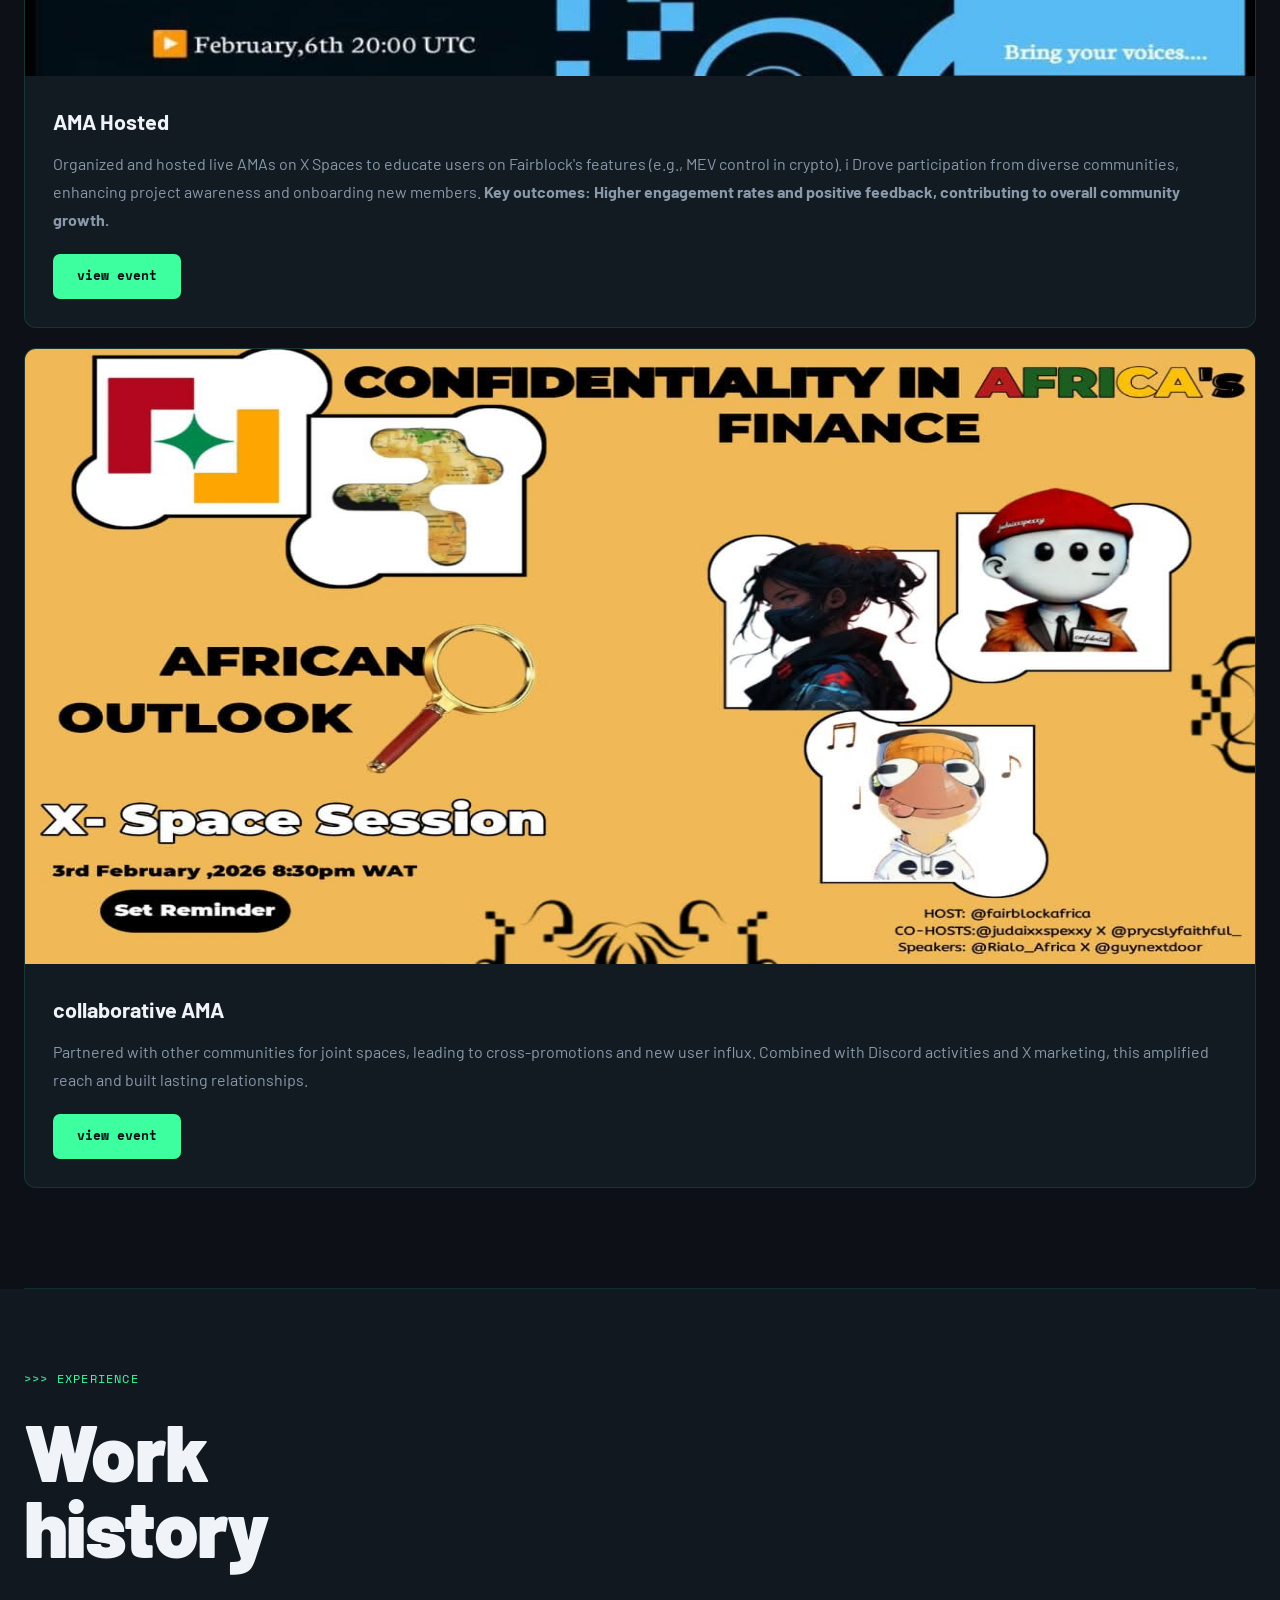
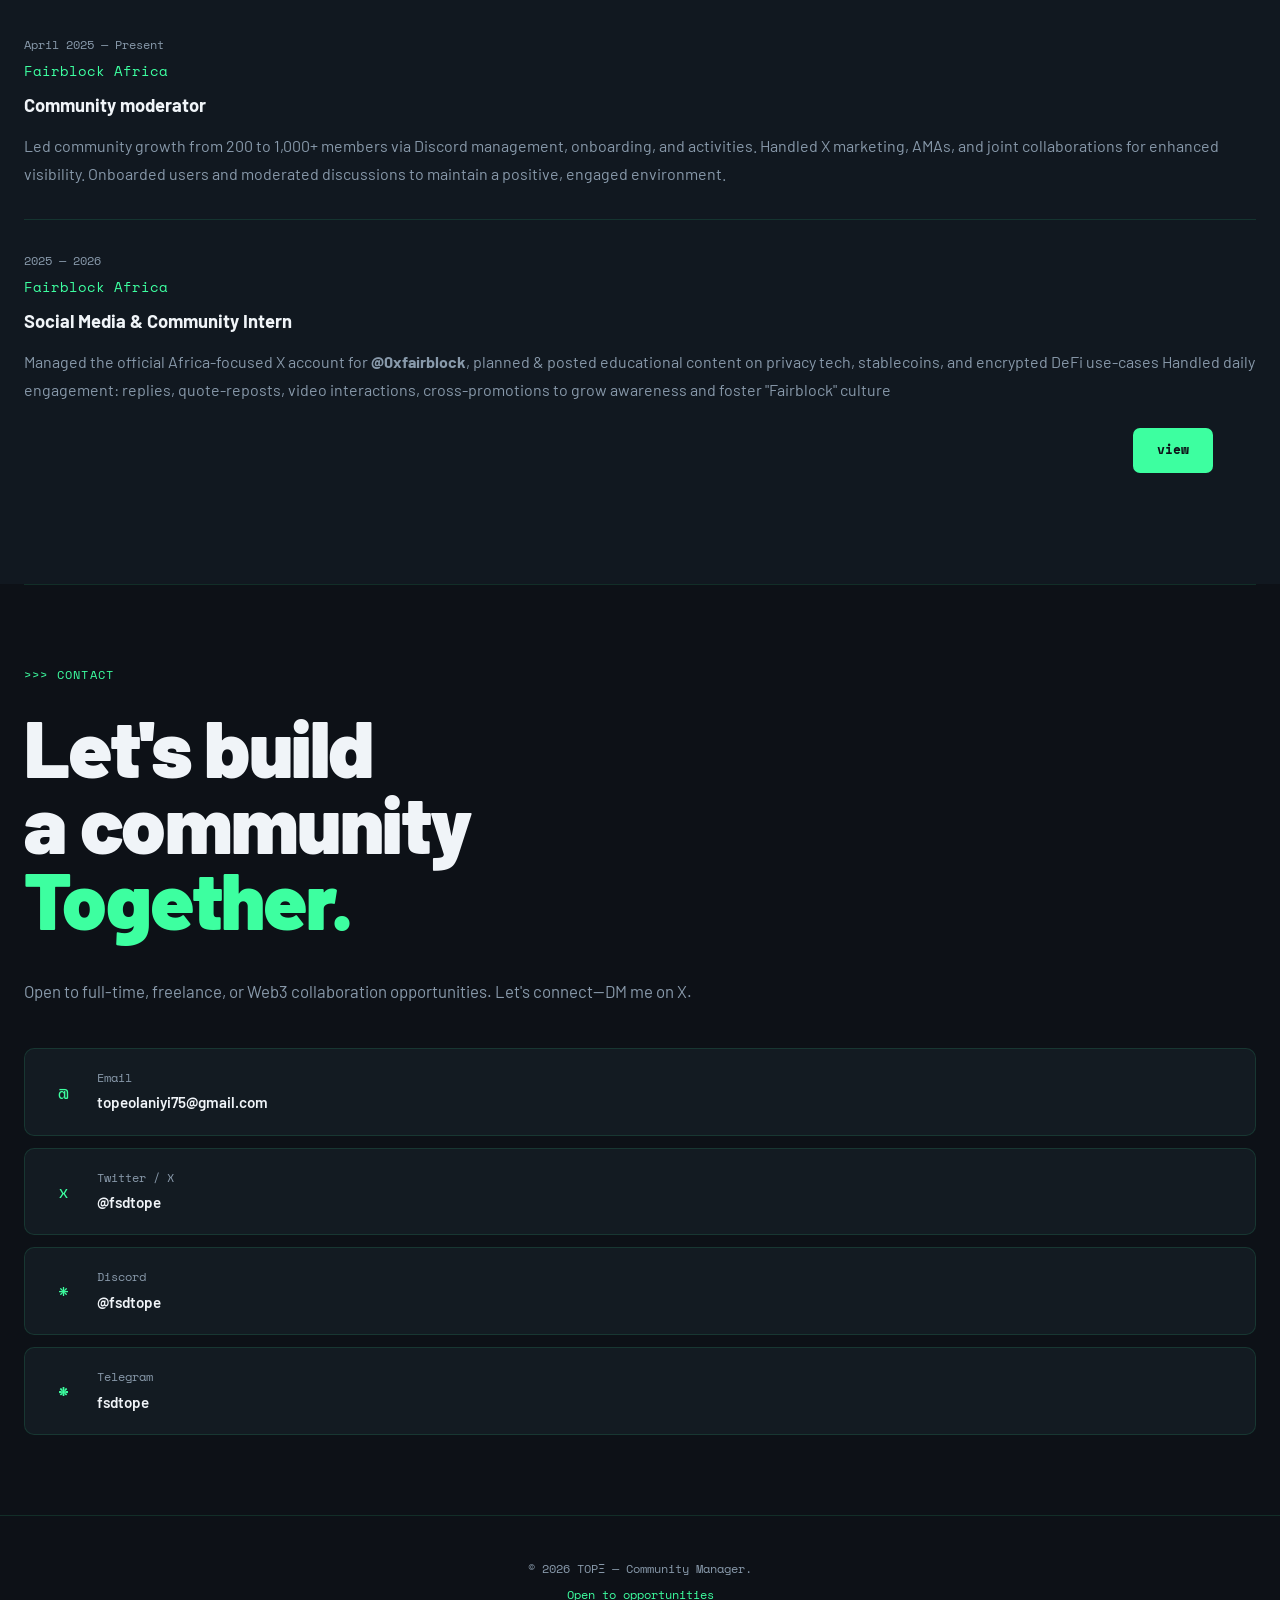
==== commit 0eb7e1c1: "Update Tope-portfolio.html" ====
--- a/Tope-portfolio.html
+++ b/Tope-portfolio.html
@@ -238,7 +238,7 @@
         </div>
       </a>
 
-      <a href="https://discord.com/users/" class="contact-card reveal">
+      <a href="https://discord.com/users/1103546968728424510" class="contact-card reveal">
         <div class="contact-icon">*</div>
         <div class="contact-info">
           <div class="contact-type">Discord</div>
@@ -246,7 +246,7 @@
         </div>
       </a>
 
-      <a href="#" target="_blank" class="contact-card reveal">
+      <a href="https:/t.me/fsdtope" target="_blank" class="contact-card reveal">
         <div class="contact-icon"><strong>*</strong></div>
         <div class="contact-info">
           <div class="contact-type">Telegram</div>
--- a/tope.css
+++ b/tope.css
@@ -363,7 +363,7 @@
     .project-links { display: flex; gap: 12px; flex-wrap: wrap; }
      
     .project-links.OG{
-      margin-left: 50%;
+      margin-left: 60%;
       margin-top: 1.5rem;
     }
     .proj-btn-primary {
@@ -532,7 +532,15 @@
     .regularAma-badge { background: #e55; color: #fff; font-size: 0.58rem; padding: 3px 10px; border-radius: 4px; display: inline-block; margin-bottom: 8px; font-family: 'Space Mono', monospace; }
     .regularAma-sub { font-size: 0.58rem; color: #666; font-family: 'Space Mono', monospace; }
 
-
+@media(min-width:1000px) {
+  
+    .project-links.OG{
+      margin-left: 90%;
+    }
+} 
     
 
 
+
+
+
